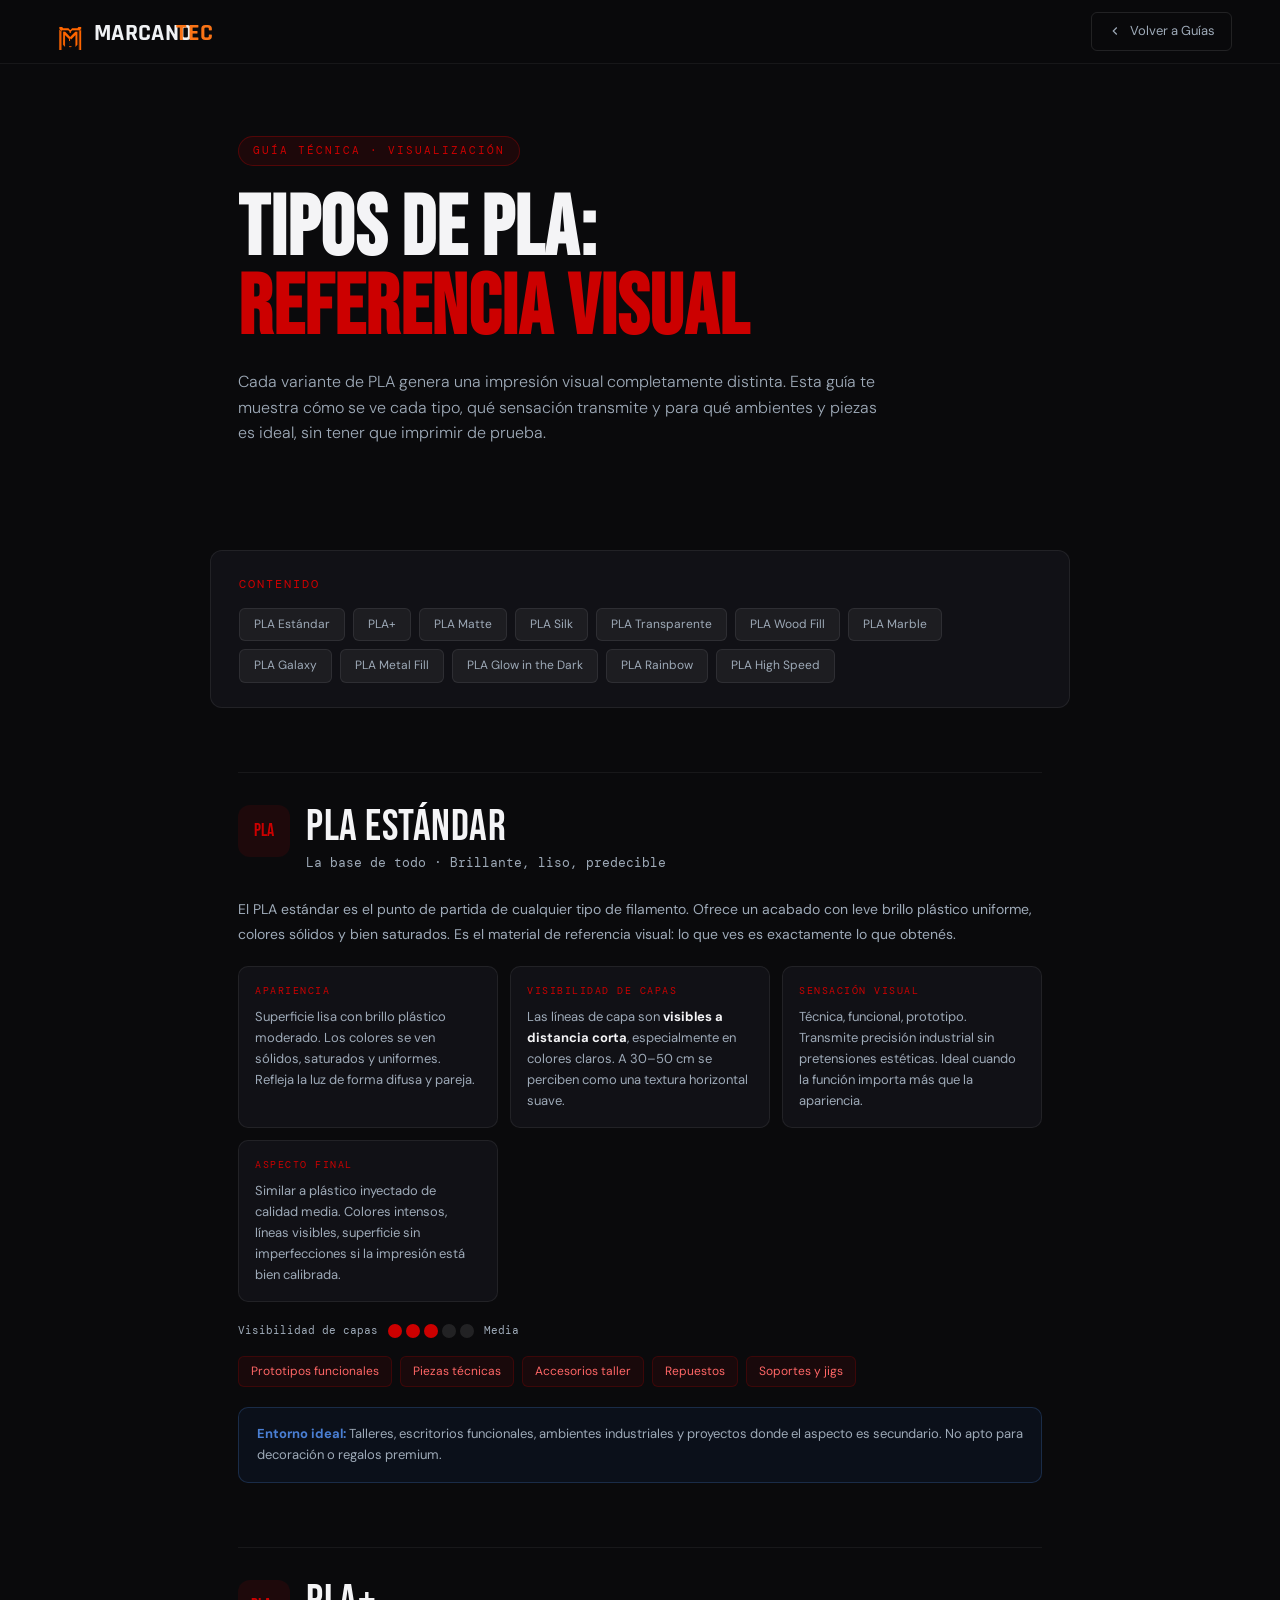
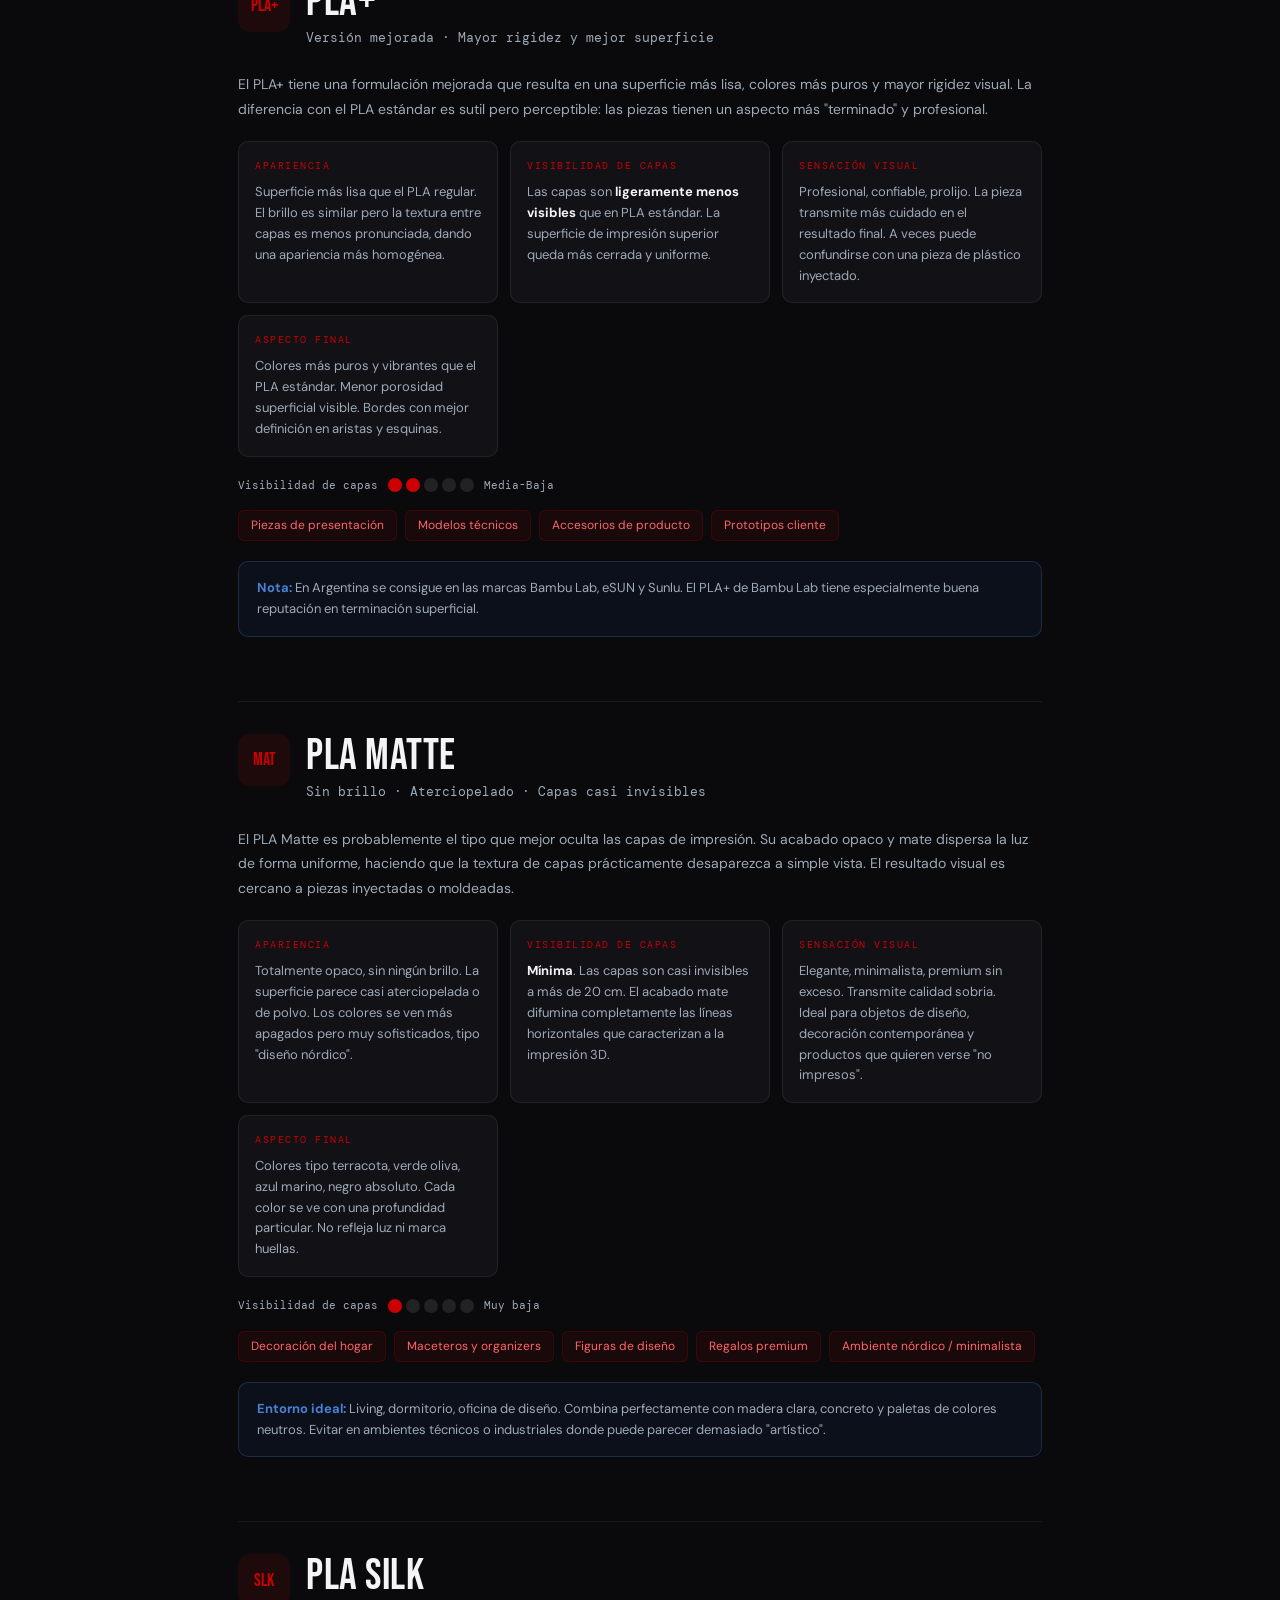
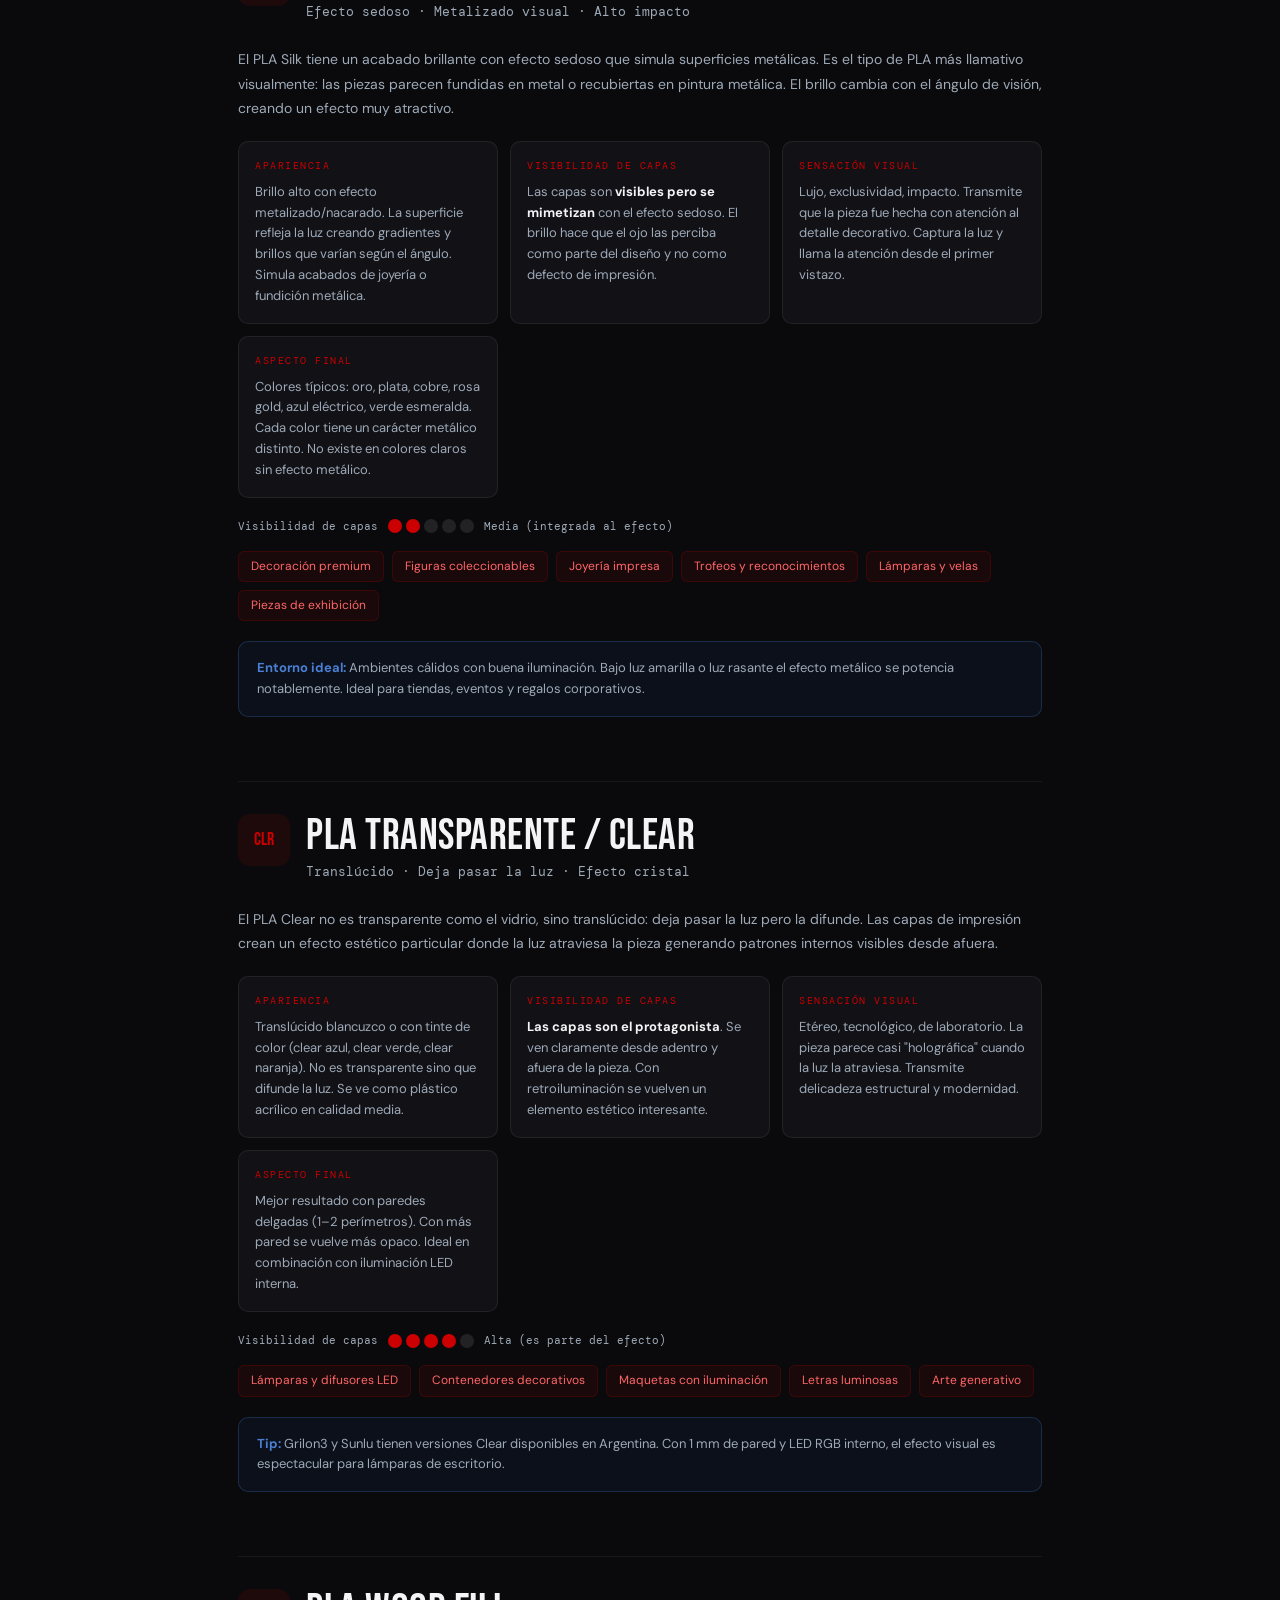
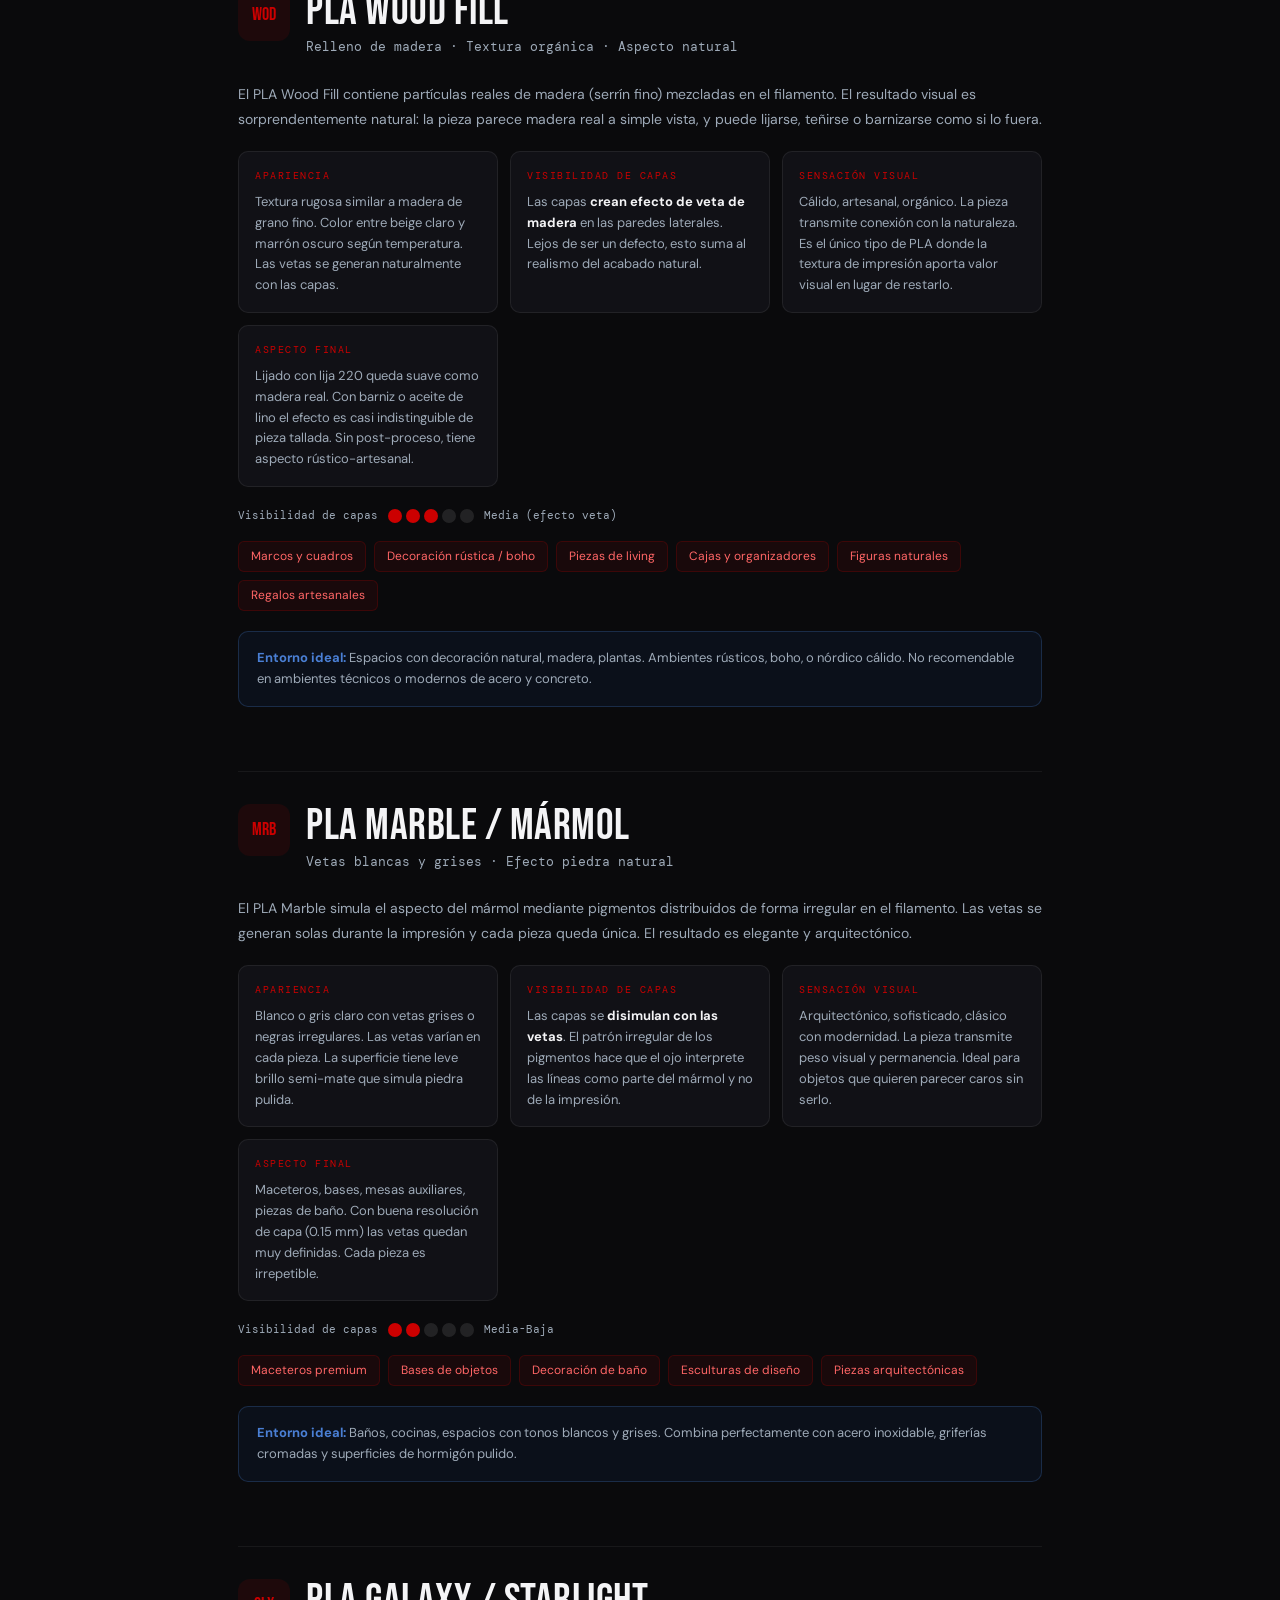
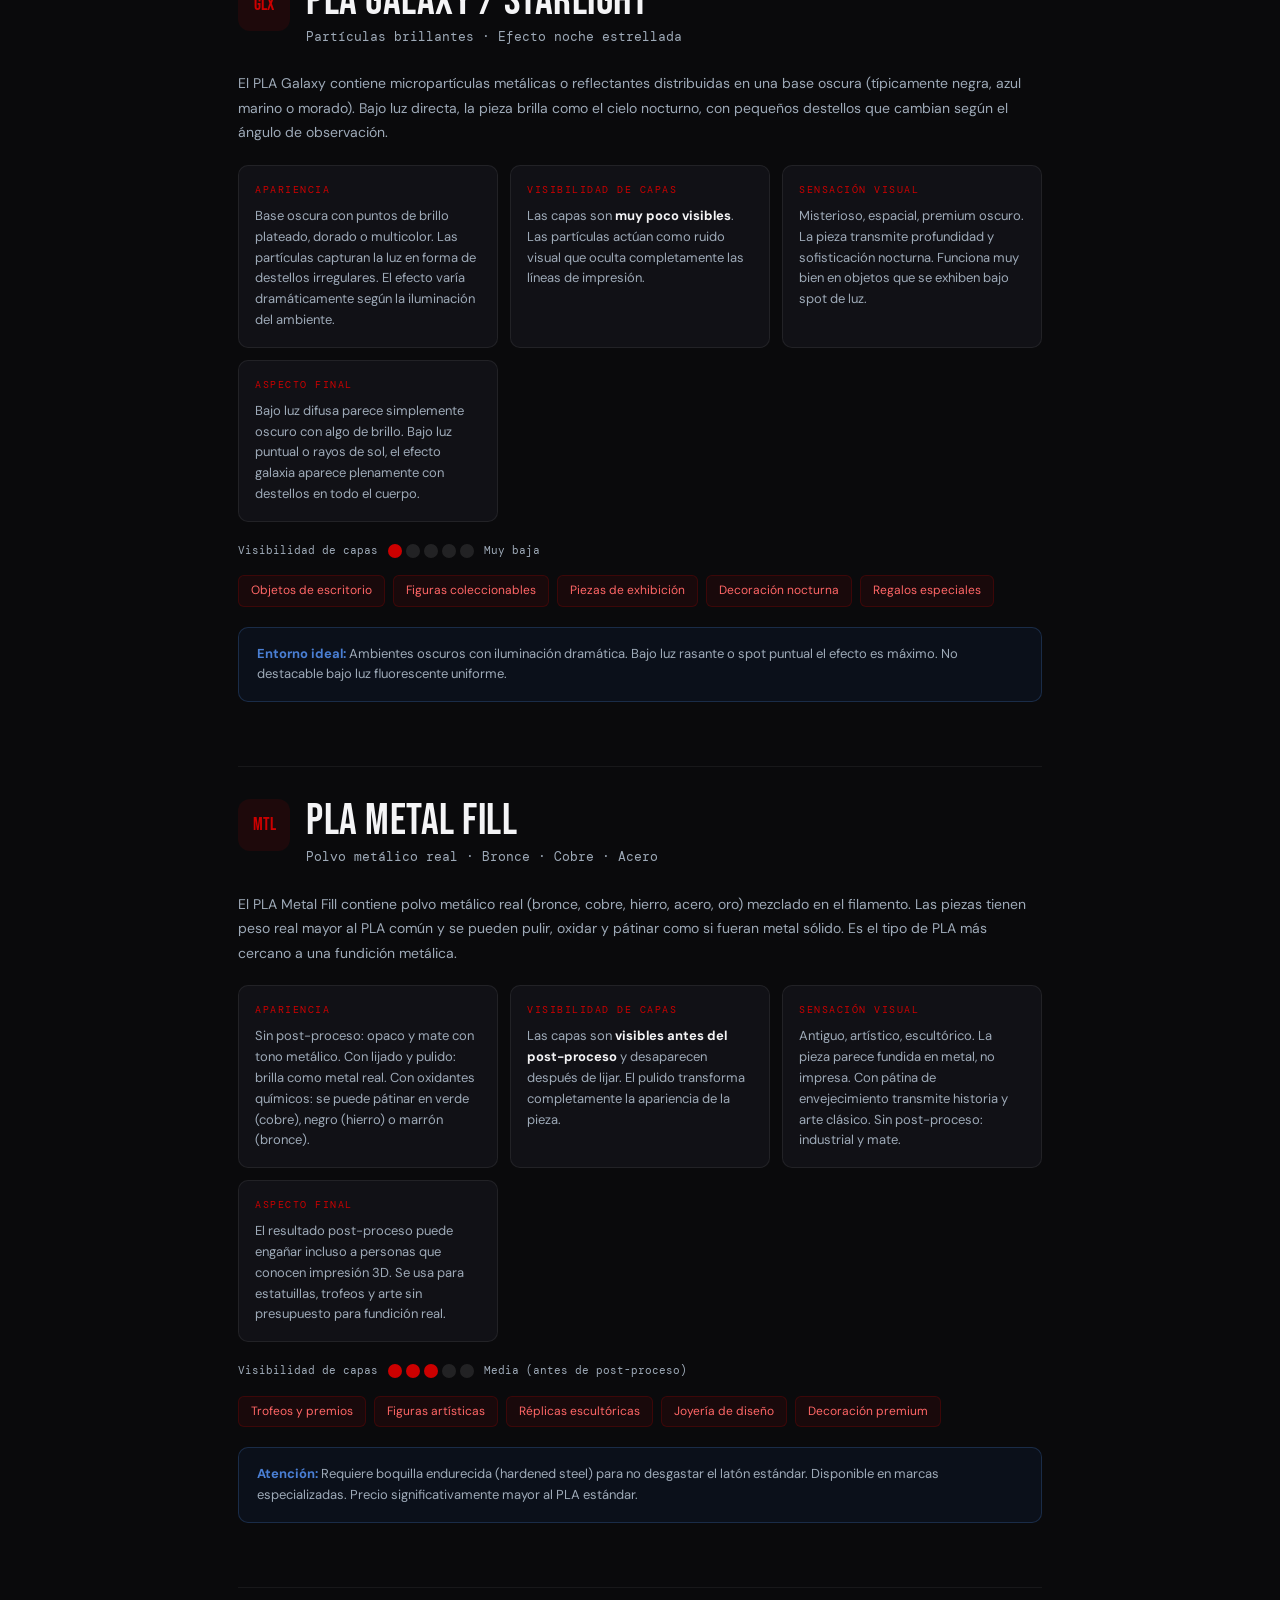
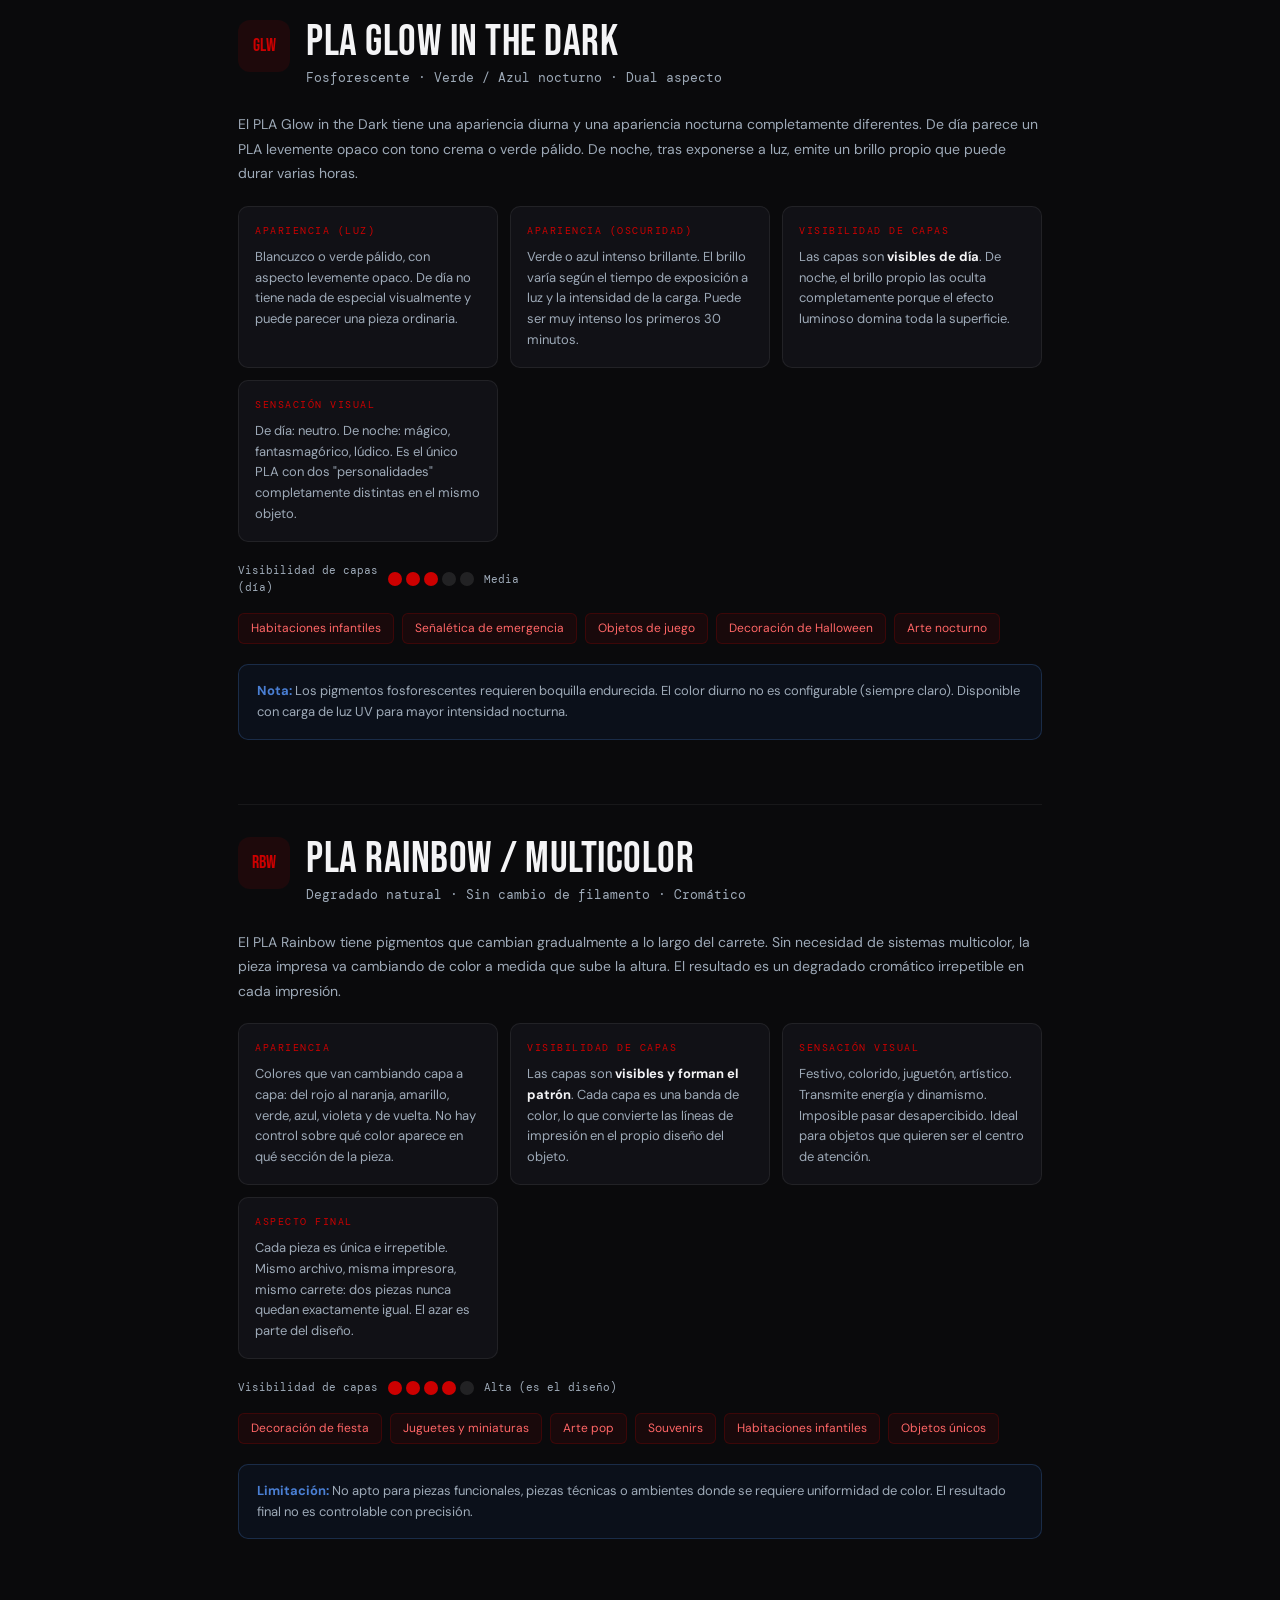
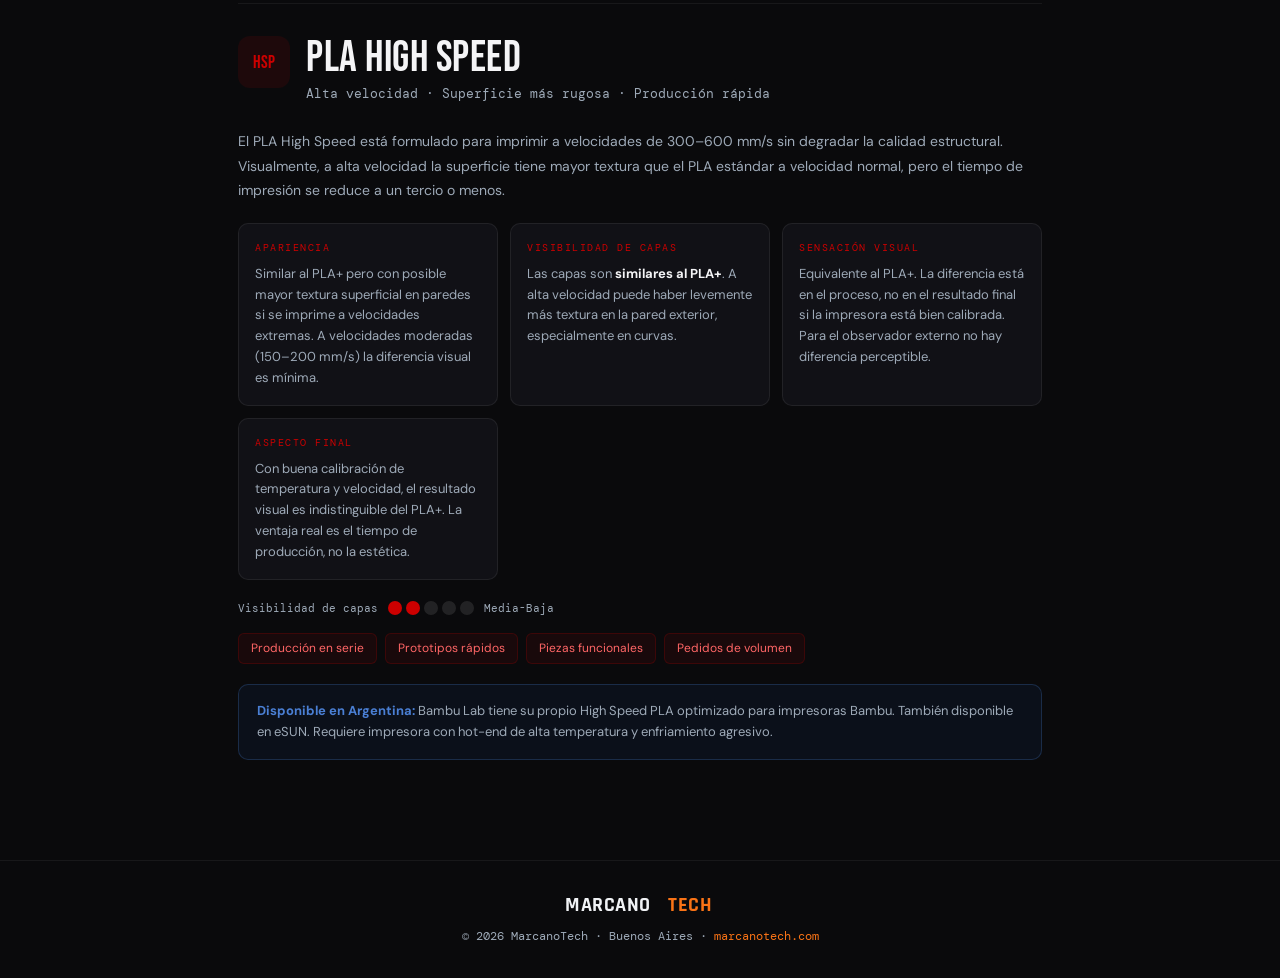
==== guia-visualizacion-pla.html @ def98b24 "Dashboard: marca filamento en historial consumo e impresion; Web: guia visualizacion PLA, card rojo," ====
<!DOCTYPE html>
<html lang="es">
<head>
<link rel="icon" type="image/svg+xml" href="[data-uri]">
<meta charset="UTF-8">
<meta name="viewport" content="width=device-width, initial-scale=1.0">
<title>Tipos de PLA: referencia visual — MarcanoTech</title>
<meta name="description" content="Guía visual completa de los tipos de PLA disponibles en Argentina: apariencia, capas, sensación visual y usos recomendados.">
<link rel="preconnect" href="https://fonts.googleapis.com">
<link href="https://fonts.googleapis.com/css2?family=Rajdhani:wght@700&family=Bebas+Neue&family=DM+Sans:wght@300;400;500;600&family=DM+Mono:wght@400;500&display=swap" rel="stylesheet">
<style>
*,*::before,*::after{box-sizing:border-box;margin:0;padding:0;}
:root{
  --black:#000;--dark1:#0a0a0c;--dark2:#111116;--dark3:#18181e;
  --navy:#1a3a6b;--navy-l:#4a7fd4;--ferrari:#f97316;--accent:#cc0000;--silver:#9eaab8;--white:#f4f4f6;
  --font-d:'Bebas Neue',sans-serif;--font-b:'DM Sans',sans-serif;--font-m:'DM Mono',monospace;
}
html{scroll-behavior:smooth;}
body{font-family:var(--font-b);background:var(--dark1);color:var(--white);line-height:1.6;}
a{text-decoration:none;color:inherit;}
nav{position:sticky;top:0;z-index:50;padding:0 48px;height:64px;display:flex;align-items:center;justify-content:space-between;background:rgba(10,10,12,0.95);backdrop-filter:blur(12px);border-bottom:1px solid rgba(255,255,255,0.06);}
.logo{font-family:var(--font-d);font-size:20px;letter-spacing:1px;}
.logo span{color:var(--ferrari);}
.back-btn{display:flex;align-items:center;gap:8px;font-size:13px;color:var(--silver);padding:8px 16px;border:1px solid rgba(255,255,255,0.1);border-radius:6px;transition:all 0.2s;}
.back-btn:hover{color:var(--white);border-color:var(--accent);}
.hero{padding:72px 48px 56px;max-width:900px;margin:0 auto;}
.cat-badge{display:inline-flex;align-items:center;gap:8px;background:rgba(204,0,0,0.1);border:1px solid rgba(204,0,0,0.3);padding:5px 14px;border-radius:100px;font-size:11px;font-family:var(--font-m);color:var(--accent);letter-spacing:2px;text-transform:uppercase;margin-bottom:24px;}
.hero h1{font-family:var(--font-d);font-size:clamp(48px,7vw,84px);line-height:0.95;letter-spacing:1px;margin-bottom:20px;}
.hero h1 span{color:var(--accent);}
.hero p{font-size:16px;color:var(--silver);max-width:640px;font-weight:300;}
.toc{background:var(--dark2);border:1px solid rgba(255,255,255,0.07);border-radius:12px;padding:24px 28px;max-width:860px;margin:48px auto 48px;width:calc(100% - 96px);}
.toc-title{font-size:12px;font-family:var(--font-m);letter-spacing:2px;color:var(--accent);text-transform:uppercase;margin-bottom:14px;}
.toc-links{display:flex;flex-wrap:wrap;gap:8px;}
.toc-link{background:rgba(255,255,255,0.05);border:1px solid rgba(255,255,255,0.08);color:var(--silver);padding:6px 14px;border-radius:6px;font-size:12px;transition:all 0.2s;}
.toc-link:hover{background:rgba(204,0,0,0.1);border-color:rgba(204,0,0,0.3);color:var(--white);}
.content{max-width:900px;margin:0 auto;padding:0 48px 80px;}
.pla-section{margin-top:64px;padding-top:32px;border-top:1px solid rgba(255,255,255,0.06);}
.pla-header{display:flex;align-items:flex-start;gap:16px;margin-bottom:24px;flex-wrap:wrap;}
.pla-icon{width:52px;height:52px;border-radius:12px;display:flex;align-items:center;justify-content:center;font-family:var(--font-d);font-size:18px;flex-shrink:0;text-align:center;line-height:1.1;}
.pla-title{font-family:var(--font-d);font-size:clamp(28px,4vw,44px);line-height:1;letter-spacing:0.5px;}
.pla-subtitle{font-size:13px;color:var(--silver);font-family:var(--font-m);margin-top:4px;}
.visual-grid{display:grid;grid-template-columns:repeat(auto-fill,minmax(200px,1fr));gap:12px;margin:20px 0;}
.visual-card{background:var(--dark2);border:1px solid rgba(255,255,255,0.07);border-radius:10px;padding:16px;}
.visual-card-title{font-size:10px;color:var(--accent);font-family:var(--font-m);letter-spacing:1.5px;text-transform:uppercase;margin-bottom:8px;}
.visual-card-text{font-size:13px;color:var(--silver);line-height:1.6;}
.capas-bar{display:flex;align-items:center;gap:10px;margin:16px 0;}
.capas-label{font-size:11px;color:var(--silver);font-family:var(--font-m);width:140px;flex-shrink:0;}
.capas-dots{display:flex;gap:4px;}
.dot{width:14px;height:14px;border-radius:50%;background:rgba(255,255,255,0.1);}
.dot.on{background:var(--accent);}
.uses{display:flex;flex-wrap:wrap;gap:8px;margin:16px 0;}
.use-tag{background:rgba(204,0,0,0.08);border:1px solid rgba(204,0,0,0.2);color:#ff6666;padding:5px 12px;border-radius:6px;font-size:12px;}
.tip{background:rgba(26,58,107,0.15);border:1px solid rgba(74,127,212,0.25);border-radius:10px;padding:16px 18px;margin:20px 0;font-size:13px;color:var(--silver);line-height:1.6;}
.tip strong{color:var(--navy-l);}
.section-intro{font-size:14px;color:var(--silver);line-height:1.75;margin-bottom:20px;}
footer{background:var(--dark1);border-top:1px solid rgba(255,255,255,0.06);padding:32px 48px;text-align:center;}
footer p{font-size:12px;color:var(--silver);font-family:var(--font-m);}
footer span{color:var(--ferrari);}
@media(max-width:768px){
  nav,footer{padding-left:20px;padding-right:20px;}
  .hero,.content{padding-left:20px;padding-right:20px;}
  .toc{margin-left:20px;margin-right:20px;padding:18px;}
  .visual-grid{grid-template-columns:1fr;}
}
</style>
</head>
<body>

<nav>
  <a href="index.html" style="display:flex;align-items:center;gap:10px;text-decoration:none">
    <svg viewBox="0 0 700 600" width="36" height="36" xmlns="http://www.w3.org/2000/svg" overflow="hidden">
      <g><path style="fill:#000;stroke:#ff6600;stroke-width:2" d="m 419,598 h 27 L 433,618 Z"/>
      <path style="fill:#ff6600;stroke:#ff6600;stroke-width:2" d="m 407,579 h 53 l -9,11 h -37 z"/>
      <rect style="fill:#000;stroke:#ff6600;stroke-width:2" width="17" height="27" x="425" y="439"/>
      <rect style="fill:#000;stroke:#ff6600;stroke-width:1.6" width="16" height="70" x="425" y="471"/>
      <path style="fill:#ff6600;stroke:#ff6600;stroke-width:3" d="m 329,585 -35,-37 1,-251 h 39 l 97,101 100,-101 h 40 v 252 l -36,38 V 359 l -86,86 -0.4,-12 h -29 v 14 l -90,-88 z"/>
      <path style="fill:#ff6600;stroke:#ff6600;stroke-width:2" d="m 221,204 h 54 l 20,25 H 398 L 427,260 439,260 468,229 573,229 l 18,-25 h 54 L 645,235 609,280 608,668 l 7,0.3 0.3,-382 29,-37 v 424 H 601 V 267 H 472 l -29,28 0.7,26 -22,0.3 -0.7,-26 L 394,267 l -129,0.3 0.7,407 h -46 l 0.3,-422 31,40 L 251,669 259,669 258,285 221,235 Z"/></g>
    </svg>
    <svg viewBox="0 0 700 150" width="120" height="26" xmlns="http://www.w3.org/2000/svg" overflow="hidden">
      <text x="0" y="120" font-family="Rajdhani,sans-serif" font-weight="700" font-size="140" letter-spacing="2" fill="#f0f2f5">MARCANO</text>
      <text x="480" y="120" font-family="Rajdhani,sans-serif" font-weight="700" font-size="140" letter-spacing="2" fill="#f97316">TECH</text>
    </svg>
  </a>
  <a href="index.html#guias" class="back-btn">
    <svg width="14" height="14" viewBox="0 0 24 24" fill="none" stroke="currentColor" stroke-width="2"><polyline points="15 18 9 12 15 6"/></svg>
    Volver a Guías
  </a>
</nav>

<div class="hero">
  <div class="cat-badge">Guía técnica · Visualización</div>
  <h1>TIPOS DE PLA:<br><span>REFERENCIA VISUAL</span></h1>
  <p>Cada variante de PLA genera una impresión visual completamente distinta. Esta guía te muestra cómo se ve cada tipo, qué sensación transmite y para qué ambientes y piezas es ideal, sin tener que imprimir de prueba.</p>
</div>

<div class="toc">
  <div class="toc-title">Contenido</div>
  <div class="toc-links">
    <a href="#pla-estandar" class="toc-link">PLA Estándar</a>
    <a href="#pla-plus" class="toc-link">PLA+</a>
    <a href="#pla-matte" class="toc-link">PLA Matte</a>
    <a href="#pla-silk" class="toc-link">PLA Silk</a>
    <a href="#pla-clear" class="toc-link">PLA Transparente</a>
    <a href="#pla-wood" class="toc-link">PLA Wood Fill</a>
    <a href="#pla-marble" class="toc-link">PLA Marble</a>
    <a href="#pla-galaxy" class="toc-link">PLA Galaxy</a>
    <a href="#pla-metal" class="toc-link">PLA Metal Fill</a>
    <a href="#pla-glow" class="toc-link">PLA Glow in the Dark</a>
    <a href="#pla-rainbow" class="toc-link">PLA Rainbow</a>
    <a href="#pla-highspeed" class="toc-link">PLA High Speed</a>
  </div>
</div>

<div class="content">

<!-- ── PLA ESTÁNDAR ── -->
<div class="pla-section" id="pla-estandar">
  <div class="pla-header">
    <div class="pla-icon" style="background:rgba(204,0,0,0.1);color:#cc0000;">PLA</div>
    <div>
      <div class="pla-title" style="color:var(--white);">PLA Estándar</div>
      <div class="pla-subtitle">La base de todo · Brillante, liso, predecible</div>
    </div>
  </div>
  <p class="section-intro">El PLA estándar es el punto de partida de cualquier tipo de filamento. Ofrece un acabado con leve brillo plástico uniforme, colores sólidos y bien saturados. Es el material de referencia visual: lo que ves es exactamente lo que obtenés.</p>
  <div class="visual-grid">
    <div class="visual-card">
      <div class="visual-card-title">Apariencia</div>
      <div class="visual-card-text">Superficie lisa con brillo plástico moderado. Los colores se ven sólidos, saturados y uniformes. Refleja la luz de forma difusa y pareja.</div>
    </div>
    <div class="visual-card">
      <div class="visual-card-title">Visibilidad de capas</div>
      <div class="visual-card-text">Las líneas de capa son <strong style="color:var(--white)">visibles a distancia corta</strong>, especialmente en colores claros. A 30–50 cm se perciben como una textura horizontal suave.</div>
    </div>
    <div class="visual-card">
      <div class="visual-card-title">Sensación visual</div>
      <div class="visual-card-text">Técnica, funcional, prototipo. Transmite precisión industrial sin pretensiones estéticas. Ideal cuando la función importa más que la apariencia.</div>
    </div>
    <div class="visual-card">
      <div class="visual-card-title">Aspecto final</div>
      <div class="visual-card-text">Similar a plástico inyectado de calidad media. Colores intensos, líneas visibles, superficie sin imperfecciones si la impresión está bien calibrada.</div>
    </div>
  </div>
  <div class="capas-bar"><span class="capas-label">Visibilidad de capas</span><div class="capas-dots"><div class="dot on"></div><div class="dot on"></div><div class="dot on"></div><div class="dot"></div><div class="dot"></div></div><span style="font-size:11px;color:var(--silver);font-family:var(--font-m)">Media</span></div>
  <div class="uses">
    <span class="use-tag">Prototipos funcionales</span>
    <span class="use-tag">Piezas técnicas</span>
    <span class="use-tag">Accesorios taller</span>
    <span class="use-tag">Repuestos</span>
    <span class="use-tag">Soportes y jigs</span>
  </div>
  <div class="tip"><strong>Entorno ideal:</strong> Talleres, escritorios funcionales, ambientes industriales y proyectos donde el aspecto es secundario. No apto para decoración o regalos premium.</div>
</div>

<!-- ── PLA+ ── -->
<div class="pla-section" id="pla-plus">
  <div class="pla-header">
    <div class="pla-icon" style="background:rgba(204,0,0,0.1);color:#cc0000;">PLA+</div>
    <div>
      <div class="pla-title" style="color:var(--white);">PLA+</div>
      <div class="pla-subtitle">Versión mejorada · Mayor rigidez y mejor superficie</div>
    </div>
  </div>
  <p class="section-intro">El PLA+ tiene una formulación mejorada que resulta en una superficie más lisa, colores más puros y mayor rigidez visual. La diferencia con el PLA estándar es sutil pero perceptible: las piezas tienen un aspecto más "terminado" y profesional.</p>
  <div class="visual-grid">
    <div class="visual-card">
      <div class="visual-card-title">Apariencia</div>
      <div class="visual-card-text">Superficie más lisa que el PLA regular. El brillo es similar pero la textura entre capas es menos pronunciada, dando una apariencia más homogénea.</div>
    </div>
    <div class="visual-card">
      <div class="visual-card-title">Visibilidad de capas</div>
      <div class="visual-card-text">Las capas son <strong style="color:var(--white)">ligeramente menos visibles</strong> que en PLA estándar. La superficie de impresión superior queda más cerrada y uniforme.</div>
    </div>
    <div class="visual-card">
      <div class="visual-card-title">Sensación visual</div>
      <div class="visual-card-text">Profesional, confiable, prolijo. La pieza transmite más cuidado en el resultado final. A veces puede confundirse con una pieza de plástico inyectado.</div>
    </div>
    <div class="visual-card">
      <div class="visual-card-title">Aspecto final</div>
      <div class="visual-card-text">Colores más puros y vibrantes que el PLA estándar. Menor porosidad superficial visible. Bordes con mejor definición en aristas y esquinas.</div>
    </div>
  </div>
  <div class="capas-bar"><span class="capas-label">Visibilidad de capas</span><div class="capas-dots"><div class="dot on"></div><div class="dot on"></div><div class="dot"></div><div class="dot"></div><div class="dot"></div></div><span style="font-size:11px;color:var(--silver);font-family:var(--font-m)">Media-Baja</span></div>
  <div class="uses">
    <span class="use-tag">Piezas de presentación</span>
    <span class="use-tag">Modelos técnicos</span>
    <span class="use-tag">Accesorios de producto</span>
    <span class="use-tag">Prototipos cliente</span>
  </div>
  <div class="tip"><strong>Nota:</strong> En Argentina se consigue en las marcas Bambu Lab, eSUN y Sunlu. El PLA+ de Bambu Lab tiene especialmente buena reputación en terminación superficial.</div>
</div>

<!-- ── PLA MATTE ── -->
<div class="pla-section" id="pla-matte">
  <div class="pla-header">
    <div class="pla-icon" style="background:rgba(204,0,0,0.1);color:#cc0000;">MAT</div>
    <div>
      <div class="pla-title" style="color:var(--white);">PLA Matte</div>
      <div class="pla-subtitle">Sin brillo · Aterciopelado · Capas casi invisibles</div>
    </div>
  </div>
  <p class="section-intro">El PLA Matte es probablemente el tipo que mejor oculta las capas de impresión. Su acabado opaco y mate dispersa la luz de forma uniforme, haciendo que la textura de capas prácticamente desaparezca a simple vista. El resultado visual es cercano a piezas inyectadas o moldeadas.</p>
  <div class="visual-grid">
    <div class="visual-card">
      <div class="visual-card-title">Apariencia</div>
      <div class="visual-card-text">Totalmente opaco, sin ningún brillo. La superficie parece casi aterciopelada o de polvo. Los colores se ven más apagados pero muy sofisticados, tipo "diseño nórdico".</div>
    </div>
    <div class="visual-card">
      <div class="visual-card-title">Visibilidad de capas</div>
      <div class="visual-card-text"><strong style="color:var(--white)">Mínima</strong>. Las capas son casi invisibles a más de 20 cm. El acabado mate difumina completamente las líneas horizontales que caracterizan a la impresión 3D.</div>
    </div>
    <div class="visual-card">
      <div class="visual-card-title">Sensación visual</div>
      <div class="visual-card-text">Elegante, minimalista, premium sin exceso. Transmite calidad sobria. Ideal para objetos de diseño, decoración contemporánea y productos que quieren verse "no impresos".</div>
    </div>
    <div class="visual-card">
      <div class="visual-card-title">Aspecto final</div>
      <div class="visual-card-text">Colores tipo terracota, verde oliva, azul marino, negro absoluto. Cada color se ve con una profundidad particular. No refleja luz ni marca huellas.</div>
    </div>
  </div>
  <div class="capas-bar"><span class="capas-label">Visibilidad de capas</span><div class="capas-dots"><div class="dot on"></div><div class="dot"></div><div class="dot"></div><div class="dot"></div><div class="dot"></div></div><span style="font-size:11px;color:var(--silver);font-family:var(--font-m)">Muy baja</span></div>
  <div class="uses">
    <span class="use-tag">Decoración del hogar</span>
    <span class="use-tag">Maceteros y organizers</span>
    <span class="use-tag">Figuras de diseño</span>
    <span class="use-tag">Regalos premium</span>
    <span class="use-tag">Ambiente nórdico / minimalista</span>
  </div>
  <div class="tip"><strong>Entorno ideal:</strong> Living, dormitorio, oficina de diseño. Combina perfectamente con madera clara, concreto y paletas de colores neutros. Evitar en ambientes técnicos o industriales donde puede parecer demasiado "artístico".</div>
</div>

<!-- ── PLA SILK ── -->
<div class="pla-section" id="pla-silk">
  <div class="pla-header">
    <div class="pla-icon" style="background:rgba(204,0,0,0.1);color:#cc0000;">SLK</div>
    <div>
      <div class="pla-title" style="color:var(--white);">PLA Silk</div>
      <div class="pla-subtitle">Efecto sedoso · Metalizado visual · Alto impacto</div>
    </div>
  </div>
  <p class="section-intro">El PLA Silk tiene un acabado brillante con efecto sedoso que simula superficies metálicas. Es el tipo de PLA más llamativo visualmente: las piezas parecen fundidas en metal o recubiertas en pintura metálica. El brillo cambia con el ángulo de visión, creando un efecto muy atractivo.</p>
  <div class="visual-grid">
    <div class="visual-card">
      <div class="visual-card-title">Apariencia</div>
      <div class="visual-card-text">Brillo alto con efecto metalizado/nacarado. La superficie refleja la luz creando gradientes y brillos que varían según el ángulo. Simula acabados de joyería o fundición metálica.</div>
    </div>
    <div class="visual-card">
      <div class="visual-card-title">Visibilidad de capas</div>
      <div class="visual-card-text">Las capas son <strong style="color:var(--white)">visibles pero se mimetizan</strong> con el efecto sedoso. El brillo hace que el ojo las perciba como parte del diseño y no como defecto de impresión.</div>
    </div>
    <div class="visual-card">
      <div class="visual-card-title">Sensación visual</div>
      <div class="visual-card-text">Lujo, exclusividad, impacto. Transmite que la pieza fue hecha con atención al detalle decorativo. Captura la luz y llama la atención desde el primer vistazo.</div>
    </div>
    <div class="visual-card">
      <div class="visual-card-title">Aspecto final</div>
      <div class="visual-card-text">Colores típicos: oro, plata, cobre, rosa gold, azul eléctrico, verde esmeralda. Cada color tiene un carácter metálico distinto. No existe en colores claros sin efecto metálico.</div>
    </div>
  </div>
  <div class="capas-bar"><span class="capas-label">Visibilidad de capas</span><div class="capas-dots"><div class="dot on"></div><div class="dot on"></div><div class="dot"></div><div class="dot"></div><div class="dot"></div></div><span style="font-size:11px;color:var(--silver);font-family:var(--font-m)">Media (integrada al efecto)</span></div>
  <div class="uses">
    <span class="use-tag">Decoración premium</span>
    <span class="use-tag">Figuras coleccionables</span>
    <span class="use-tag">Joyería impresa</span>
    <span class="use-tag">Trofeos y reconocimientos</span>
    <span class="use-tag">Lámparas y velas</span>
    <span class="use-tag">Piezas de exhibición</span>
  </div>
  <div class="tip"><strong>Entorno ideal:</strong> Ambientes cálidos con buena iluminación. Bajo luz amarilla o luz rasante el efecto metálico se potencia notablemente. Ideal para tiendas, eventos y regalos corporativos.</div>
</div>

<!-- ── PLA TRANSPARENTE ── -->
<div class="pla-section" id="pla-clear">
  <div class="pla-header">
    <div class="pla-icon" style="background:rgba(204,0,0,0.1);color:#cc0000;">CLR</div>
    <div>
      <div class="pla-title" style="color:var(--white);">PLA Transparente / Clear</div>
      <div class="pla-subtitle">Translúcido · Deja pasar la luz · Efecto cristal</div>
    </div>
  </div>
  <p class="section-intro">El PLA Clear no es transparente como el vidrio, sino translúcido: deja pasar la luz pero la difunde. Las capas de impresión crean un efecto estético particular donde la luz atraviesa la pieza generando patrones internos visibles desde afuera.</p>
  <div class="visual-grid">
    <div class="visual-card">
      <div class="visual-card-title">Apariencia</div>
      <div class="visual-card-text">Translúcido blancuzco o con tinte de color (clear azul, clear verde, clear naranja). No es transparente sino que difunde la luz. Se ve como plástico acrílico en calidad media.</div>
    </div>
    <div class="visual-card">
      <div class="visual-card-title">Visibilidad de capas</div>
      <div class="visual-card-text"><strong style="color:var(--white)">Las capas son el protagonista</strong>. Se ven claramente desde adentro y afuera de la pieza. Con retroiluminación se vuelven un elemento estético interesante.</div>
    </div>
    <div class="visual-card">
      <div class="visual-card-title">Sensación visual</div>
      <div class="visual-card-text">Etéreo, tecnológico, de laboratorio. La pieza parece casi "holográfica" cuando la luz la atraviesa. Transmite delicadeza estructural y modernidad.</div>
    </div>
    <div class="visual-card">
      <div class="visual-card-title">Aspecto final</div>
      <div class="visual-card-text">Mejor resultado con paredes delgadas (1–2 perímetros). Con más pared se vuelve más opaco. Ideal en combinación con iluminación LED interna.</div>
    </div>
  </div>
  <div class="capas-bar"><span class="capas-label">Visibilidad de capas</span><div class="capas-dots"><div class="dot on"></div><div class="dot on"></div><div class="dot on"></div><div class="dot on"></div><div class="dot"></div></div><span style="font-size:11px;color:var(--silver);font-family:var(--font-m)">Alta (es parte del efecto)</span></div>
  <div class="uses">
    <span class="use-tag">Lámparas y difusores LED</span>
    <span class="use-tag">Contenedores decorativos</span>
    <span class="use-tag">Maquetas con iluminación</span>
    <span class="use-tag">Letras luminosas</span>
    <span class="use-tag">Arte generativo</span>
  </div>
  <div class="tip"><strong>Tip:</strong> Grilon3 y Sunlu tienen versiones Clear disponibles en Argentina. Con 1 mm de pared y LED RGB interno, el efecto visual es espectacular para lámparas de escritorio.</div>
</div>

<!-- ── PLA WOOD FILL ── -->
<div class="pla-section" id="pla-wood">
  <div class="pla-header">
    <div class="pla-icon" style="background:rgba(204,0,0,0.1);color:#cc0000;">WOD</div>
    <div>
      <div class="pla-title" style="color:var(--white);">PLA Wood Fill</div>
      <div class="pla-subtitle">Relleno de madera · Textura orgánica · Aspecto natural</div>
    </div>
  </div>
  <p class="section-intro">El PLA Wood Fill contiene partículas reales de madera (serrín fino) mezcladas en el filamento. El resultado visual es sorprendentemente natural: la pieza parece madera real a simple vista, y puede lijarse, teñirse o barnizarse como si lo fuera.</p>
  <div class="visual-grid">
    <div class="visual-card">
      <div class="visual-card-title">Apariencia</div>
      <div class="visual-card-text">Textura rugosa similar a madera de grano fino. Color entre beige claro y marrón oscuro según temperatura. Las vetas se generan naturalmente con las capas.</div>
    </div>
    <div class="visual-card">
      <div class="visual-card-title">Visibilidad de capas</div>
      <div class="visual-card-text">Las capas <strong style="color:var(--white)">crean efecto de veta de madera</strong> en las paredes laterales. Lejos de ser un defecto, esto suma al realismo del acabado natural.</div>
    </div>
    <div class="visual-card">
      <div class="visual-card-title">Sensación visual</div>
      <div class="visual-card-text">Cálido, artesanal, orgánico. La pieza transmite conexión con la naturaleza. Es el único tipo de PLA donde la textura de impresión aporta valor visual en lugar de restarlo.</div>
    </div>
    <div class="visual-card">
      <div class="visual-card-title">Aspecto final</div>
      <div class="visual-card-text">Lijado con lija 220 queda suave como madera real. Con barniz o aceite de lino el efecto es casi indistinguible de pieza tallada. Sin post-proceso, tiene aspecto rústico-artesanal.</div>
    </div>
  </div>
  <div class="capas-bar"><span class="capas-label">Visibilidad de capas</span><div class="capas-dots"><div class="dot on"></div><div class="dot on"></div><div class="dot on"></div><div class="dot"></div><div class="dot"></div></div><span style="font-size:11px;color:var(--silver);font-family:var(--font-m)">Media (efecto veta)</span></div>
  <div class="uses">
    <span class="use-tag">Marcos y cuadros</span>
    <span class="use-tag">Decoración rústica / boho</span>
    <span class="use-tag">Piezas de living</span>
    <span class="use-tag">Cajas y organizadores</span>
    <span class="use-tag">Figuras naturales</span>
    <span class="use-tag">Regalos artesanales</span>
  </div>
  <div class="tip"><strong>Entorno ideal:</strong> Espacios con decoración natural, madera, plantas. Ambientes rústicos, boho, o nórdico cálido. No recomendable en ambientes técnicos o modernos de acero y concreto.</div>
</div>

<!-- ── PLA MARBLE ── -->
<div class="pla-section" id="pla-marble">
  <div class="pla-header">
    <div class="pla-icon" style="background:rgba(204,0,0,0.1);color:#cc0000;">MRB</div>
    <div>
      <div class="pla-title" style="color:var(--white);">PLA Marble / Mármol</div>
      <div class="pla-subtitle">Vetas blancas y grises · Efecto piedra natural</div>
    </div>
  </div>
  <p class="section-intro">El PLA Marble simula el aspecto del mármol mediante pigmentos distribuidos de forma irregular en el filamento. Las vetas se generan solas durante la impresión y cada pieza queda única. El resultado es elegante y arquitectónico.</p>
  <div class="visual-grid">
    <div class="visual-card">
      <div class="visual-card-title">Apariencia</div>
      <div class="visual-card-text">Blanco o gris claro con vetas grises o negras irregulares. Las vetas varían en cada pieza. La superficie tiene leve brillo semi-mate que simula piedra pulida.</div>
    </div>
    <div class="visual-card">
      <div class="visual-card-title">Visibilidad de capas</div>
      <div class="visual-card-text">Las capas se <strong style="color:var(--white)">disimulan con las vetas</strong>. El patrón irregular de los pigmentos hace que el ojo interprete las líneas como parte del mármol y no de la impresión.</div>
    </div>
    <div class="visual-card">
      <div class="visual-card-title">Sensación visual</div>
      <div class="visual-card-text">Arquitectónico, sofisticado, clásico con modernidad. La pieza transmite peso visual y permanencia. Ideal para objetos que quieren parecer caros sin serlo.</div>
    </div>
    <div class="visual-card">
      <div class="visual-card-title">Aspecto final</div>
      <div class="visual-card-text">Maceteros, bases, mesas auxiliares, piezas de baño. Con buena resolución de capa (0.15 mm) las vetas quedan muy definidas. Cada pieza es irrepetible.</div>
    </div>
  </div>
  <div class="capas-bar"><span class="capas-label">Visibilidad de capas</span><div class="capas-dots"><div class="dot on"></div><div class="dot on"></div><div class="dot"></div><div class="dot"></div><div class="dot"></div></div><span style="font-size:11px;color:var(--silver);font-family:var(--font-m)">Media-Baja</span></div>
  <div class="uses">
    <span class="use-tag">Maceteros premium</span>
    <span class="use-tag">Bases de objetos</span>
    <span class="use-tag">Decoración de baño</span>
    <span class="use-tag">Esculturas de diseño</span>
    <span class="use-tag">Piezas arquitectónicas</span>
  </div>
  <div class="tip"><strong>Entorno ideal:</strong> Baños, cocinas, espacios con tonos blancos y grises. Combina perfectamente con acero inoxidable, griferías cromadas y superficies de hormigón pulido.</div>
</div>

<!-- ── PLA GALAXY ── -->
<div class="pla-section" id="pla-galaxy">
  <div class="pla-header">
    <div class="pla-icon" style="background:rgba(204,0,0,0.1);color:#cc0000;">GLX</div>
    <div>
      <div class="pla-title" style="color:var(--white);">PLA Galaxy / Starlight</div>
      <div class="pla-subtitle">Partículas brillantes · Efecto noche estrellada</div>
    </div>
  </div>
  <p class="section-intro">El PLA Galaxy contiene micropartículas metálicas o reflectantes distribuidas en una base oscura (típicamente negra, azul marino o morado). Bajo luz directa, la pieza brilla como el cielo nocturno, con pequeños destellos que cambian según el ángulo de observación.</p>
  <div class="visual-grid">
    <div class="visual-card">
      <div class="visual-card-title">Apariencia</div>
      <div class="visual-card-text">Base oscura con puntos de brillo plateado, dorado o multicolor. Las partículas capturan la luz en forma de destellos irregulares. El efecto varía dramáticamente según la iluminación del ambiente.</div>
    </div>
    <div class="visual-card">
      <div class="visual-card-title">Visibilidad de capas</div>
      <div class="visual-card-text">Las capas son <strong style="color:var(--white)">muy poco visibles</strong>. Las partículas actúan como ruido visual que oculta completamente las líneas de impresión.</div>
    </div>
    <div class="visual-card">
      <div class="visual-card-title">Sensación visual</div>
      <div class="visual-card-text">Misterioso, espacial, premium oscuro. La pieza transmite profundidad y sofisticación nocturna. Funciona muy bien en objetos que se exhiben bajo spot de luz.</div>
    </div>
    <div class="visual-card">
      <div class="visual-card-title">Aspecto final</div>
      <div class="visual-card-text">Bajo luz difusa parece simplemente oscuro con algo de brillo. Bajo luz puntual o rayos de sol, el efecto galaxia aparece plenamente con destellos en todo el cuerpo.</div>
    </div>
  </div>
  <div class="capas-bar"><span class="capas-label">Visibilidad de capas</span><div class="capas-dots"><div class="dot on"></div><div class="dot"></div><div class="dot"></div><div class="dot"></div><div class="dot"></div></div><span style="font-size:11px;color:var(--silver);font-family:var(--font-m)">Muy baja</span></div>
  <div class="uses">
    <span class="use-tag">Objetos de escritorio</span>
    <span class="use-tag">Figuras coleccionables</span>
    <span class="use-tag">Piezas de exhibición</span>
    <span class="use-tag">Decoración nocturna</span>
    <span class="use-tag">Regalos especiales</span>
  </div>
  <div class="tip"><strong>Entorno ideal:</strong> Ambientes oscuros con iluminación dramática. Bajo luz rasante o spot puntual el efecto es máximo. No destacable bajo luz fluorescente uniforme.</div>
</div>

<!-- ── PLA METAL FILL ── -->
<div class="pla-section" id="pla-metal">
  <div class="pla-header">
    <div class="pla-icon" style="background:rgba(204,0,0,0.1);color:#cc0000;">MTL</div>
    <div>
      <div class="pla-title" style="color:var(--white);">PLA Metal Fill</div>
      <div class="pla-subtitle">Polvo metálico real · Bronce · Cobre · Acero</div>
    </div>
  </div>
  <p class="section-intro">El PLA Metal Fill contiene polvo metálico real (bronce, cobre, hierro, acero, oro) mezclado en el filamento. Las piezas tienen peso real mayor al PLA común y se pueden pulir, oxidar y pátinar como si fueran metal sólido. Es el tipo de PLA más cercano a una fundición metálica.</p>
  <div class="visual-grid">
    <div class="visual-card">
      <div class="visual-card-title">Apariencia</div>
      <div class="visual-card-text">Sin post-proceso: opaco y mate con tono metálico. Con lijado y pulido: brilla como metal real. Con oxidantes químicos: se puede pátinar en verde (cobre), negro (hierro) o marrón (bronce).</div>
    </div>
    <div class="visual-card">
      <div class="visual-card-title">Visibilidad de capas</div>
      <div class="visual-card-text">Las capas son <strong style="color:var(--white)">visibles antes del post-proceso</strong> y desaparecen después de lijar. El pulido transforma completamente la apariencia de la pieza.</div>
    </div>
    <div class="visual-card">
      <div class="visual-card-title">Sensación visual</div>
      <div class="visual-card-text">Antiguo, artístico, escultórico. La pieza parece fundida en metal, no impresa. Con pátina de envejecimiento transmite historia y arte clásico. Sin post-proceso: industrial y mate.</div>
    </div>
    <div class="visual-card">
      <div class="visual-card-title">Aspecto final</div>
      <div class="visual-card-text">El resultado post-proceso puede engañar incluso a personas que conocen impresión 3D. Se usa para estatuillas, trofeos y arte sin presupuesto para fundición real.</div>
    </div>
  </div>
  <div class="capas-bar"><span class="capas-label">Visibilidad de capas</span><div class="capas-dots"><div class="dot on"></div><div class="dot on"></div><div class="dot on"></div><div class="dot"></div><div class="dot"></div></div><span style="font-size:11px;color:var(--silver);font-family:var(--font-m)">Media (antes de post-proceso)</span></div>
  <div class="uses">
    <span class="use-tag">Trofeos y premios</span>
    <span class="use-tag">Figuras artísticas</span>
    <span class="use-tag">Réplicas escultóricas</span>
    <span class="use-tag">Joyería de diseño</span>
    <span class="use-tag">Decoración premium</span>
  </div>
  <div class="tip"><strong>Atención:</strong> Requiere boquilla endurecida (hardened steel) para no desgastar el latón estándar. Disponible en marcas especializadas. Precio significativamente mayor al PLA estándar.</div>
</div>

<!-- ── PLA GLOW IN THE DARK ── -->
<div class="pla-section" id="pla-glow">
  <div class="pla-header">
    <div class="pla-icon" style="background:rgba(204,0,0,0.1);color:#cc0000;">GLW</div>
    <div>
      <div class="pla-title" style="color:var(--white);">PLA Glow in the Dark</div>
      <div class="pla-subtitle">Fosforescente · Verde / Azul nocturno · Dual aspecto</div>
    </div>
  </div>
  <p class="section-intro">El PLA Glow in the Dark tiene una apariencia diurna y una apariencia nocturna completamente diferentes. De día parece un PLA levemente opaco con tono crema o verde pálido. De noche, tras exponerse a luz, emite un brillo propio que puede durar varias horas.</p>
  <div class="visual-grid">
    <div class="visual-card">
      <div class="visual-card-title">Apariencia (luz)</div>
      <div class="visual-card-text">Blancuzco o verde pálido, con aspecto levemente opaco. De día no tiene nada de especial visualmente y puede parecer una pieza ordinaria.</div>
    </div>
    <div class="visual-card">
      <div class="visual-card-title">Apariencia (oscuridad)</div>
      <div class="visual-card-text">Verde o azul intenso brillante. El brillo varía según el tiempo de exposición a luz y la intensidad de la carga. Puede ser muy intenso los primeros 30 minutos.</div>
    </div>
    <div class="visual-card">
      <div class="visual-card-title">Visibilidad de capas</div>
      <div class="visual-card-text">Las capas son <strong style="color:var(--white)">visibles de día</strong>. De noche, el brillo propio las oculta completamente porque el efecto luminoso domina toda la superficie.</div>
    </div>
    <div class="visual-card">
      <div class="visual-card-title">Sensación visual</div>
      <div class="visual-card-text">De día: neutro. De noche: mágico, fantasmagórico, lúdico. Es el único PLA con dos "personalidades" completamente distintas en el mismo objeto.</div>
    </div>
  </div>
  <div class="capas-bar"><span class="capas-label">Visibilidad de capas (día)</span><div class="capas-dots"><div class="dot on"></div><div class="dot on"></div><div class="dot on"></div><div class="dot"></div><div class="dot"></div></div><span style="font-size:11px;color:var(--silver);font-family:var(--font-m)">Media</span></div>
  <div class="uses">
    <span class="use-tag">Habitaciones infantiles</span>
    <span class="use-tag">Señalética de emergencia</span>
    <span class="use-tag">Objetos de juego</span>
    <span class="use-tag">Decoración de Halloween</span>
    <span class="use-tag">Arte nocturno</span>
  </div>
  <div class="tip"><strong>Nota:</strong> Los pigmentos fosforescentes requieren boquilla endurecida. El color diurno no es configurable (siempre claro). Disponible con carga de luz UV para mayor intensidad nocturna.</div>
</div>

<!-- ── PLA RAINBOW ── -->
<div class="pla-section" id="pla-rainbow">
  <div class="pla-header">
    <div class="pla-icon" style="background:rgba(204,0,0,0.1);color:#cc0000;">RBW</div>
    <div>
      <div class="pla-title" style="color:var(--white);">PLA Rainbow / Multicolor</div>
      <div class="pla-subtitle">Degradado natural · Sin cambio de filamento · Cromático</div>
    </div>
  </div>
  <p class="section-intro">El PLA Rainbow tiene pigmentos que cambian gradualmente a lo largo del carrete. Sin necesidad de sistemas multicolor, la pieza impresa va cambiando de color a medida que sube la altura. El resultado es un degradado cromático irrepetible en cada impresión.</p>
  <div class="visual-grid">
    <div class="visual-card">
      <div class="visual-card-title">Apariencia</div>
      <div class="visual-card-text">Colores que van cambiando capa a capa: del rojo al naranja, amarillo, verde, azul, violeta y de vuelta. No hay control sobre qué color aparece en qué sección de la pieza.</div>
    </div>
    <div class="visual-card">
      <div class="visual-card-title">Visibilidad de capas</div>
      <div class="visual-card-text">Las capas son <strong style="color:var(--white)">visibles y forman el patrón</strong>. Cada capa es una banda de color, lo que convierte las líneas de impresión en el propio diseño del objeto.</div>
    </div>
    <div class="visual-card">
      <div class="visual-card-title">Sensación visual</div>
      <div class="visual-card-text">Festivo, colorido, juguetón, artístico. Transmite energía y dinamismo. Imposible pasar desapercibido. Ideal para objetos que quieren ser el centro de atención.</div>
    </div>
    <div class="visual-card">
      <div class="visual-card-title">Aspecto final</div>
      <div class="visual-card-text">Cada pieza es única e irrepetible. Mismo archivo, misma impresora, mismo carrete: dos piezas nunca quedan exactamente igual. El azar es parte del diseño.</div>
    </div>
  </div>
  <div class="capas-bar"><span class="capas-label">Visibilidad de capas</span><div class="capas-dots"><div class="dot on"></div><div class="dot on"></div><div class="dot on"></div><div class="dot on"></div><div class="dot"></div></div><span style="font-size:11px;color:var(--silver);font-family:var(--font-m)">Alta (es el diseño)</span></div>
  <div class="uses">
    <span class="use-tag">Decoración de fiesta</span>
    <span class="use-tag">Juguetes y miniaturas</span>
    <span class="use-tag">Arte pop</span>
    <span class="use-tag">Souvenirs</span>
    <span class="use-tag">Habitaciones infantiles</span>
    <span class="use-tag">Objetos únicos</span>
  </div>
  <div class="tip"><strong>Limitación:</strong> No apto para piezas funcionales, piezas técnicas o ambientes donde se requiere uniformidad de color. El resultado final no es controlable con precisión.</div>
</div>

<!-- ── PLA HIGH SPEED ── -->
<div class="pla-section" id="pla-highspeed">
  <div class="pla-header">
    <div class="pla-icon" style="background:rgba(204,0,0,0.1);color:#cc0000;">HSP</div>
    <div>
      <div class="pla-title" style="color:var(--white);">PLA High Speed</div>
      <div class="pla-subtitle">Alta velocidad · Superficie más rugosa · Producción rápida</div>
    </div>
  </div>
  <p class="section-intro">El PLA High Speed está formulado para imprimir a velocidades de 300–600 mm/s sin degradar la calidad estructural. Visualmente, a alta velocidad la superficie tiene mayor textura que el PLA estándar a velocidad normal, pero el tiempo de impresión se reduce a un tercio o menos.</p>
  <div class="visual-grid">
    <div class="visual-card">
      <div class="visual-card-title">Apariencia</div>
      <div class="visual-card-text">Similar al PLA+ pero con posible mayor textura superficial en paredes si se imprime a velocidades extremas. A velocidades moderadas (150–200 mm/s) la diferencia visual es mínima.</div>
    </div>
    <div class="visual-card">
      <div class="visual-card-title">Visibilidad de capas</div>
      <div class="visual-card-text">Las capas son <strong style="color:var(--white)">similares al PLA+</strong>. A alta velocidad puede haber levemente más textura en la pared exterior, especialmente en curvas.</div>
    </div>
    <div class="visual-card">
      <div class="visual-card-title">Sensación visual</div>
      <div class="visual-card-text">Equivalente al PLA+. La diferencia está en el proceso, no en el resultado final si la impresora está bien calibrada. Para el observador externo no hay diferencia perceptible.</div>
    </div>
    <div class="visual-card">
      <div class="visual-card-title">Aspecto final</div>
      <div class="visual-card-text">Con buena calibración de temperatura y velocidad, el resultado visual es indistinguible del PLA+. La ventaja real es el tiempo de producción, no la estética.</div>
    </div>
  </div>
  <div class="capas-bar"><span class="capas-label">Visibilidad de capas</span><div class="capas-dots"><div class="dot on"></div><div class="dot on"></div><div class="dot"></div><div class="dot"></div><div class="dot"></div></div><span style="font-size:11px;color:var(--silver);font-family:var(--font-m)">Media-Baja</span></div>
  <div class="uses">
    <span class="use-tag">Producción en serie</span>
    <span class="use-tag">Prototipos rápidos</span>
    <span class="use-tag">Piezas funcionales</span>
    <span class="use-tag">Pedidos de volumen</span>
  </div>
  <div class="tip"><strong>Disponible en Argentina:</strong> Bambu Lab tiene su propio High Speed PLA optimizado para impresoras Bambu. También disponible en eSUN. Requiere impresora con hot-end de alta temperatura y enfriamiento agresivo.</div>
</div>

</div>

<footer>
  <div style="display:flex;justify-content:center;margin-bottom:12px">
    <svg viewBox="0 0 290 40" width="150" height="22" xmlns="http://www.w3.org/2000/svg">
      <text x="0" y="34" font-family="Rajdhani,sans-serif" font-weight="700" font-size="38" letter-spacing="1" fill="#f0f2f5">MARCANO</text>
      <text x="200" y="34" font-family="Rajdhani,sans-serif" font-weight="700" font-size="38" letter-spacing="1" fill="#f97316">TECH</text>
    </svg>
  </div>
  <p>© 2026 MarcanoTech · Buenos Aires · <a href="index.html" style="color:var(--ferrari)">marcanotech.com</a></p>
</footer>

<button id="scroll-top" onclick="window.scrollTo({top:0,behavior:'smooth'})"
  style="position:fixed;bottom:28px;right:28px;width:44px;height:44px;border-radius:50%;
  background:#cc0000;color:#fff;border:none;cursor:pointer;display:flex;align-items:center;
  justify-content:center;opacity:0;pointer-events:none;transition:opacity 0.3s;
  box-shadow:0 4px 16px rgba(204,0,0,0.4);z-index:99" title="Volver al inicio">
  <svg width="16" height="16" viewBox="0 0 24 24" fill="none" stroke="currentColor" stroke-width="2.5">
    <polyline points="18 15 12 9 6 15"/>
  </svg>
</button>
<script>
const st = document.getElementById('scroll-top');
window.addEventListener('scroll', () => {
  st.style.opacity = window.scrollY > 400 ? '1' : '0';
  st.style.pointerEvents = window.scrollY > 400 ? 'auto' : 'none';
});
</script>
</body>
</html>
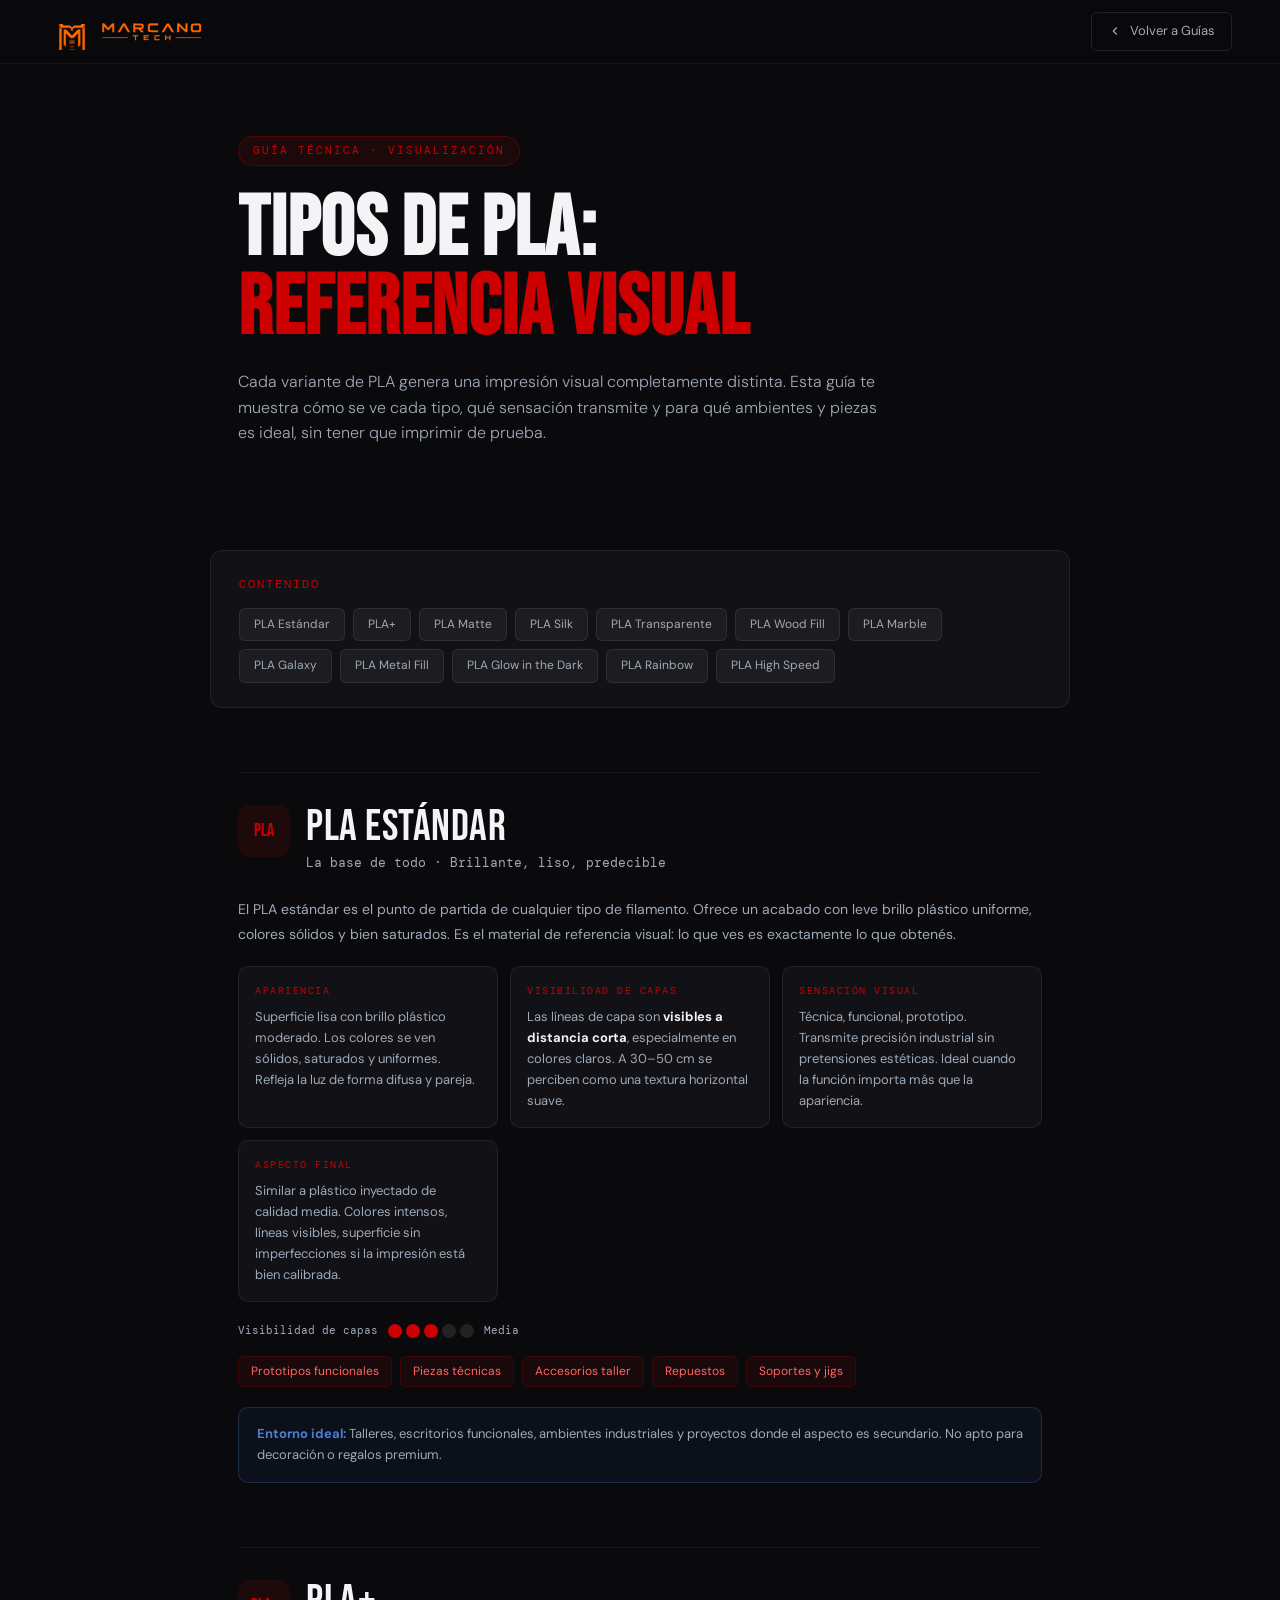
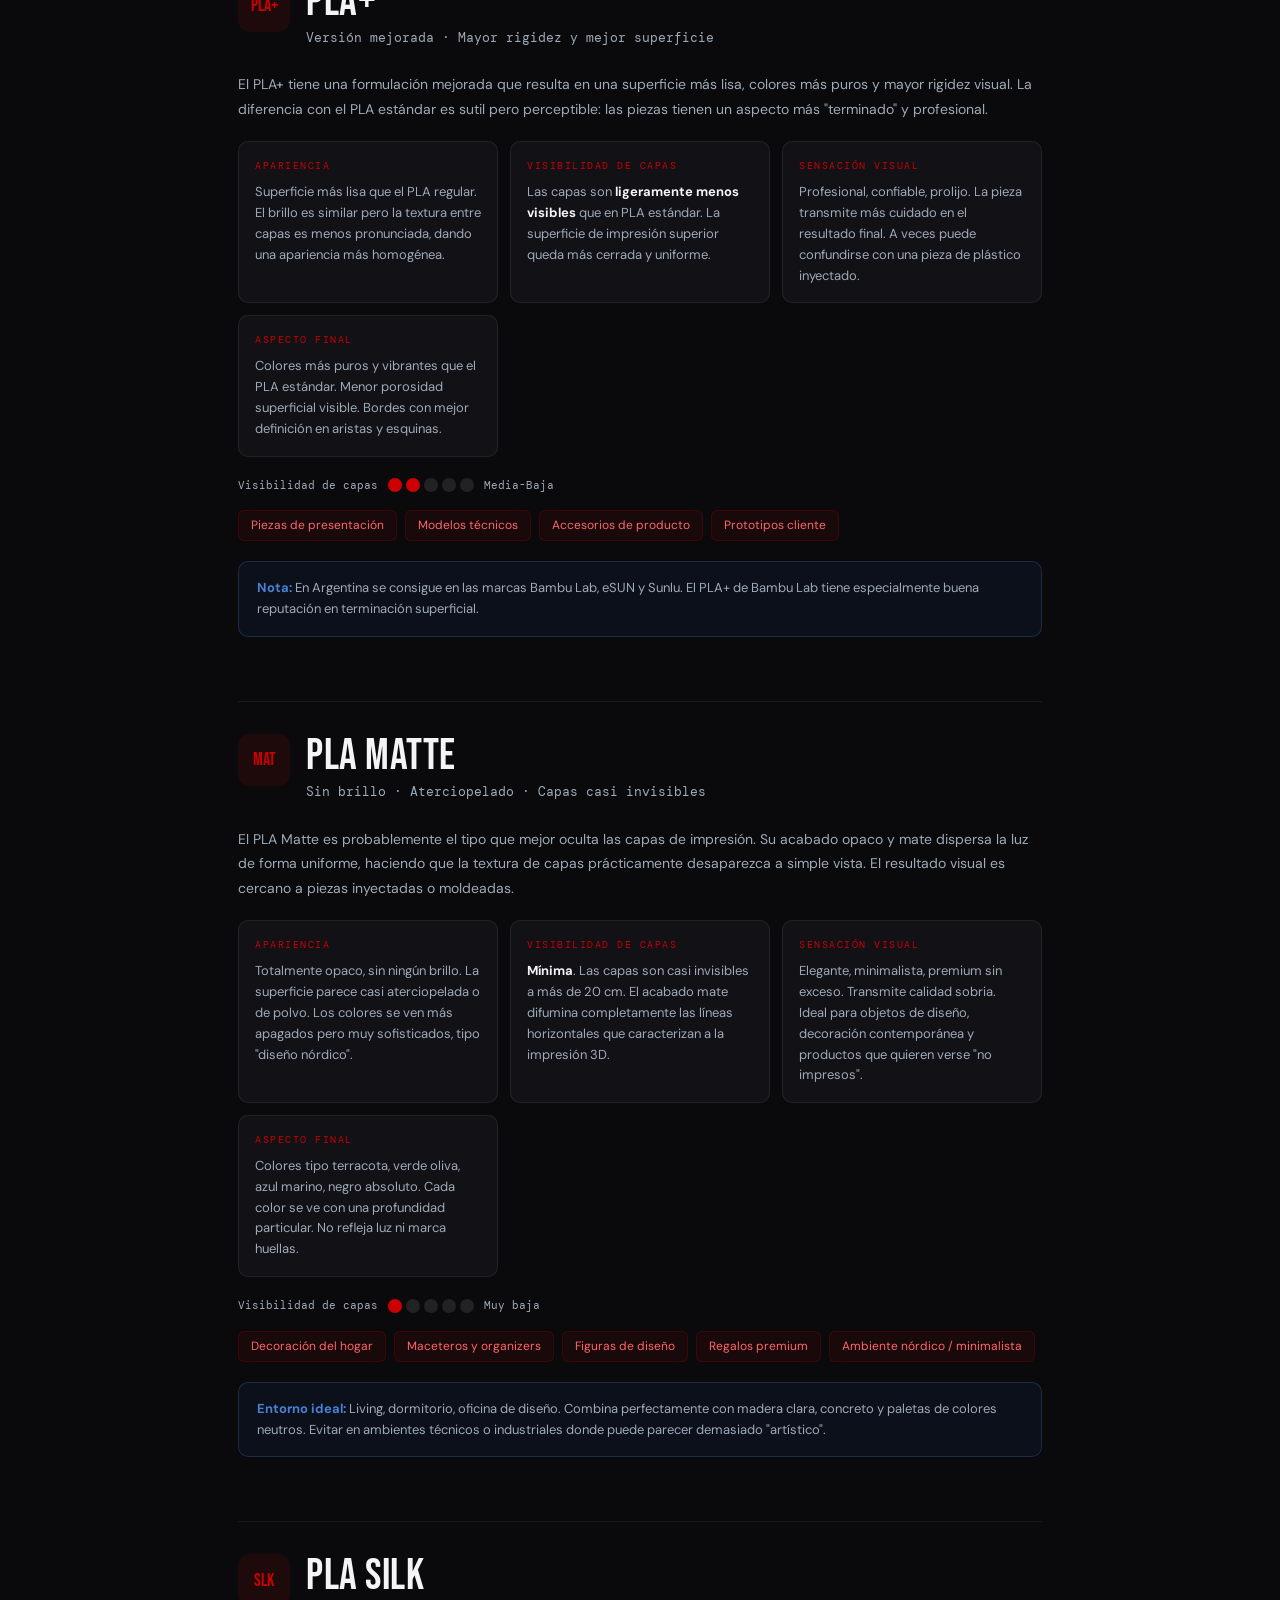
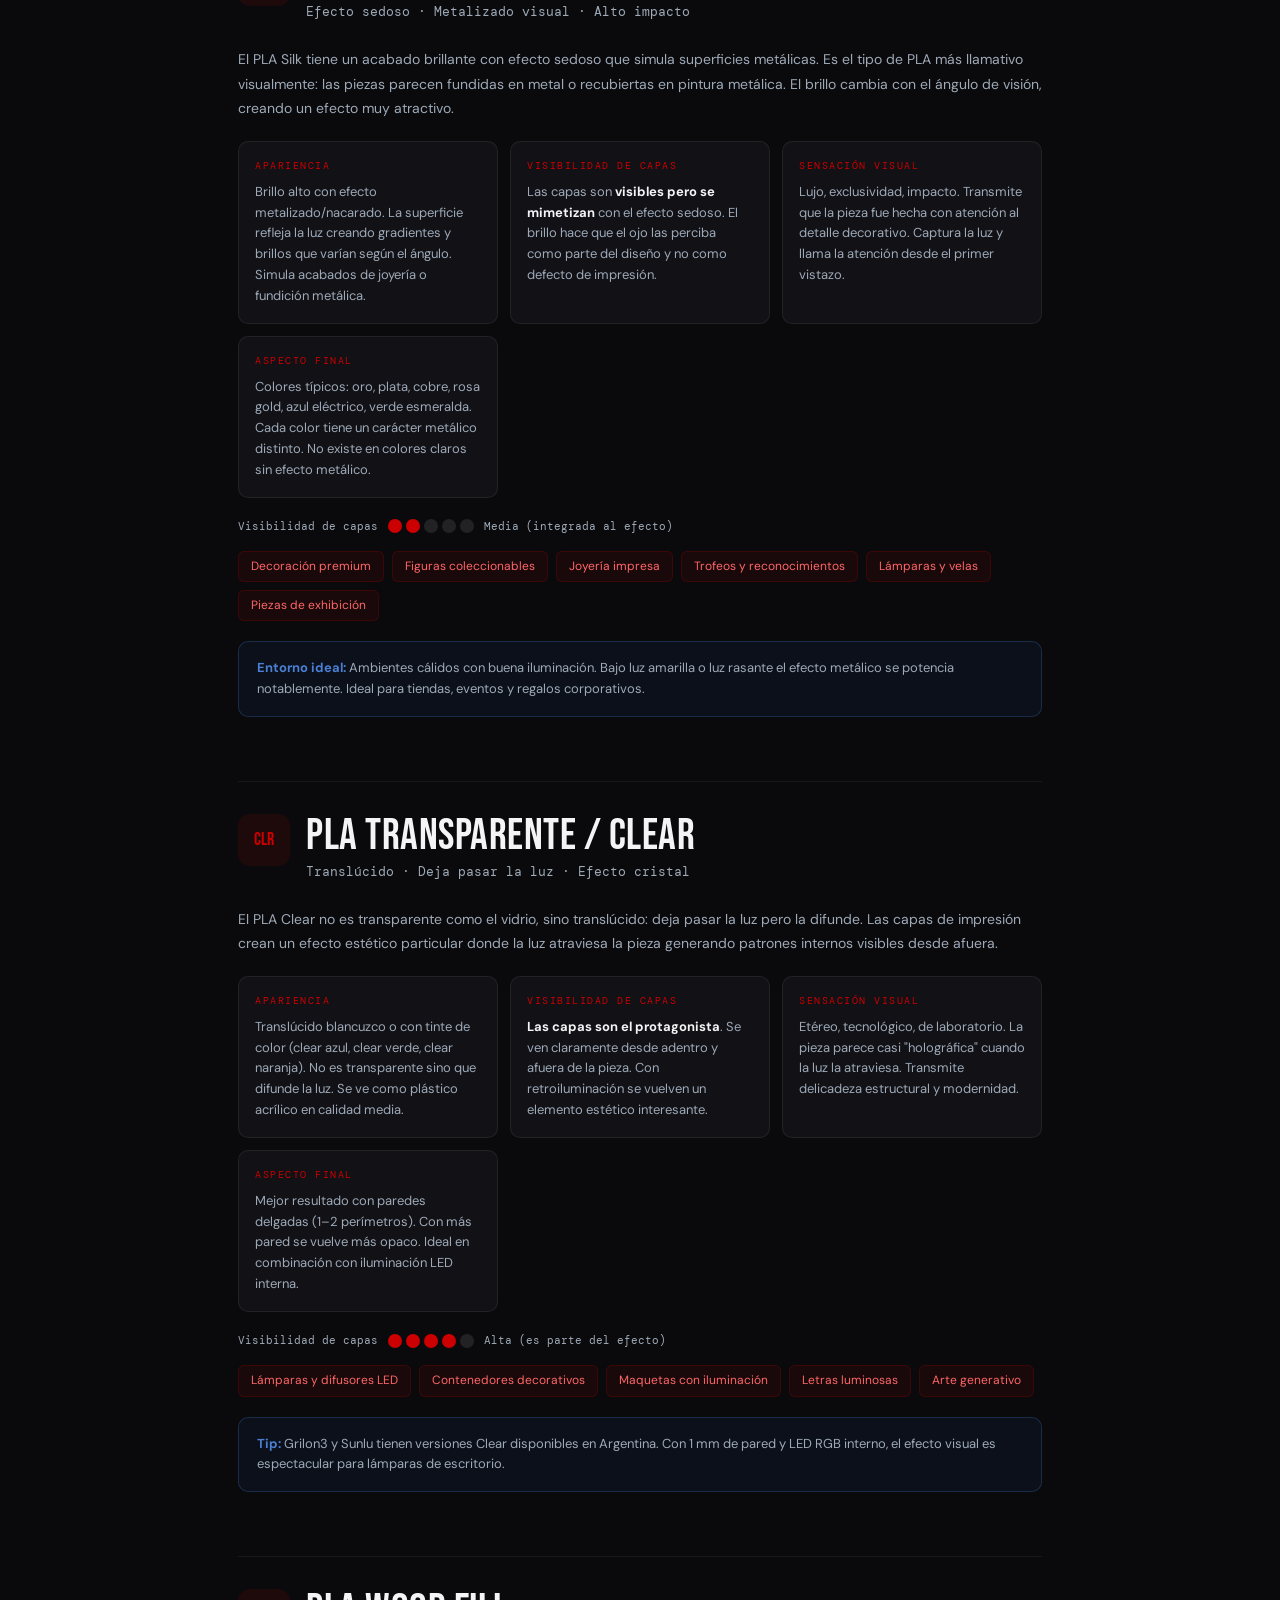
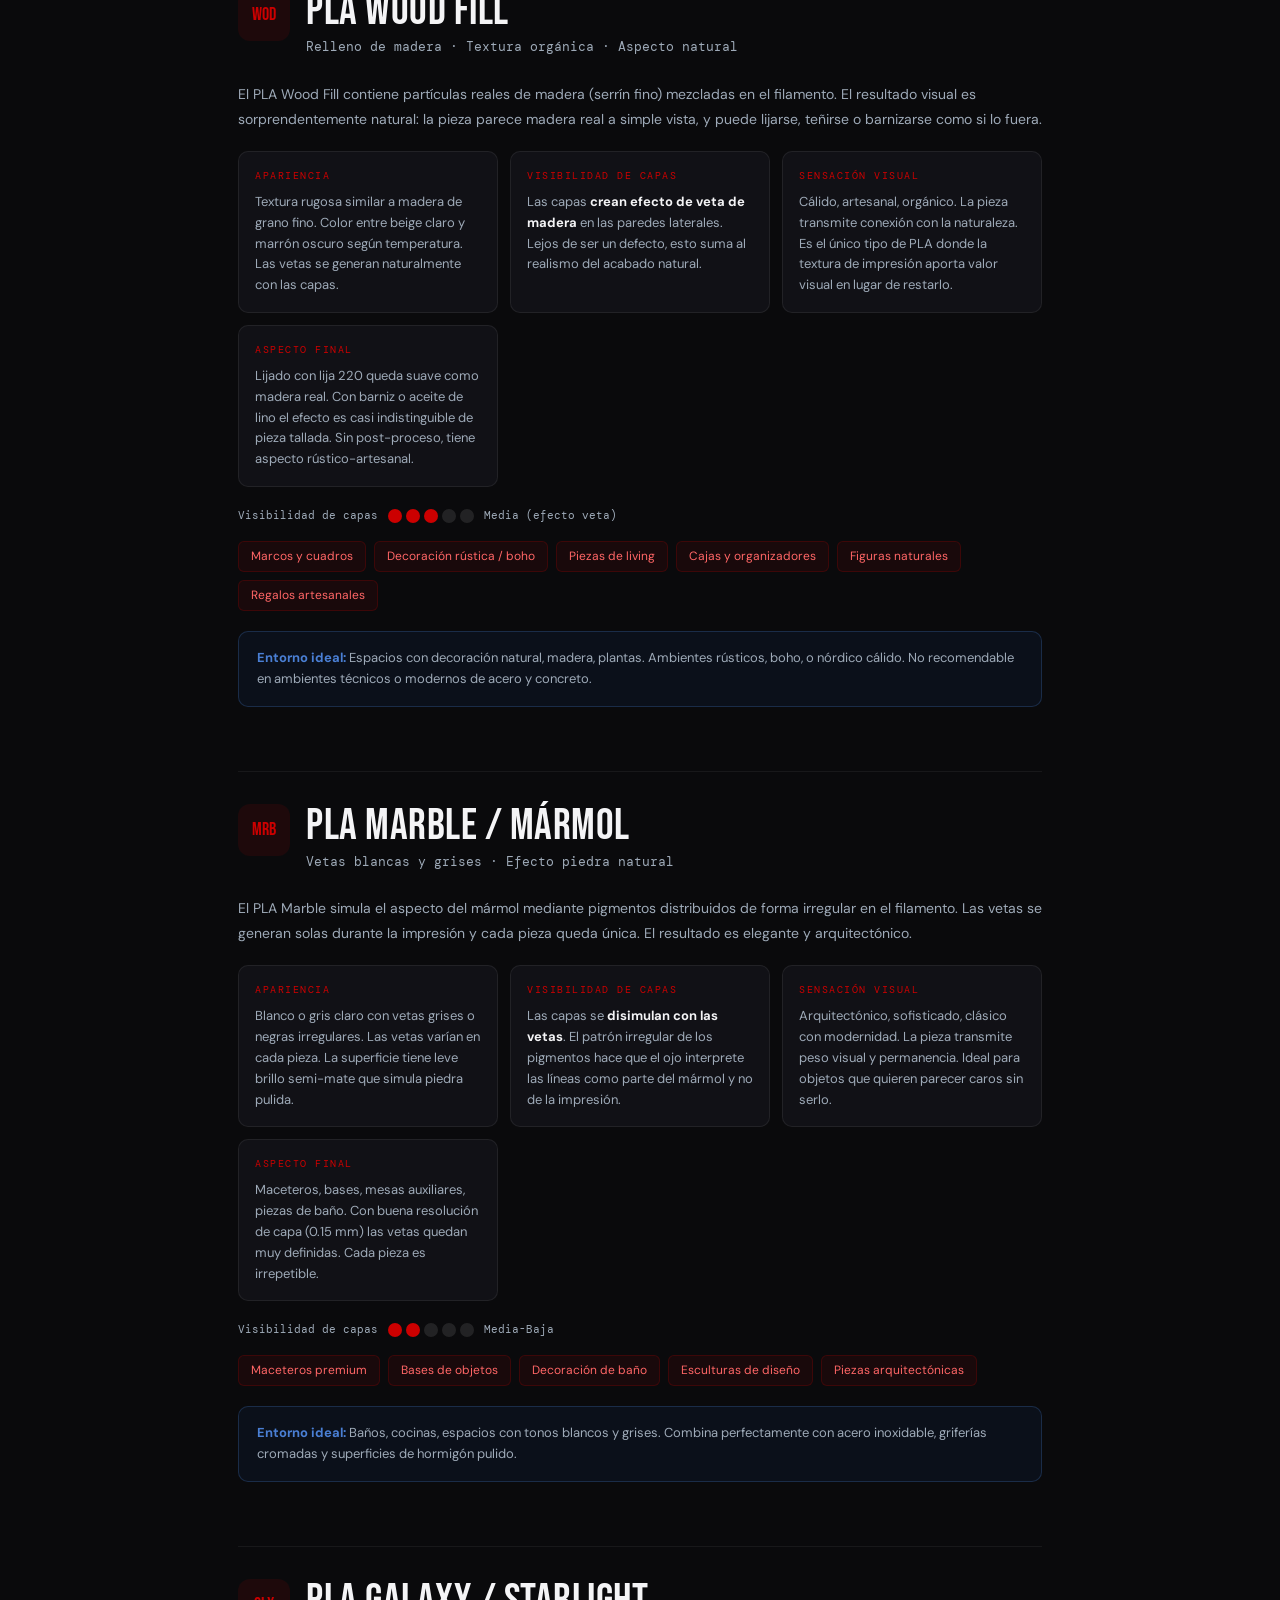
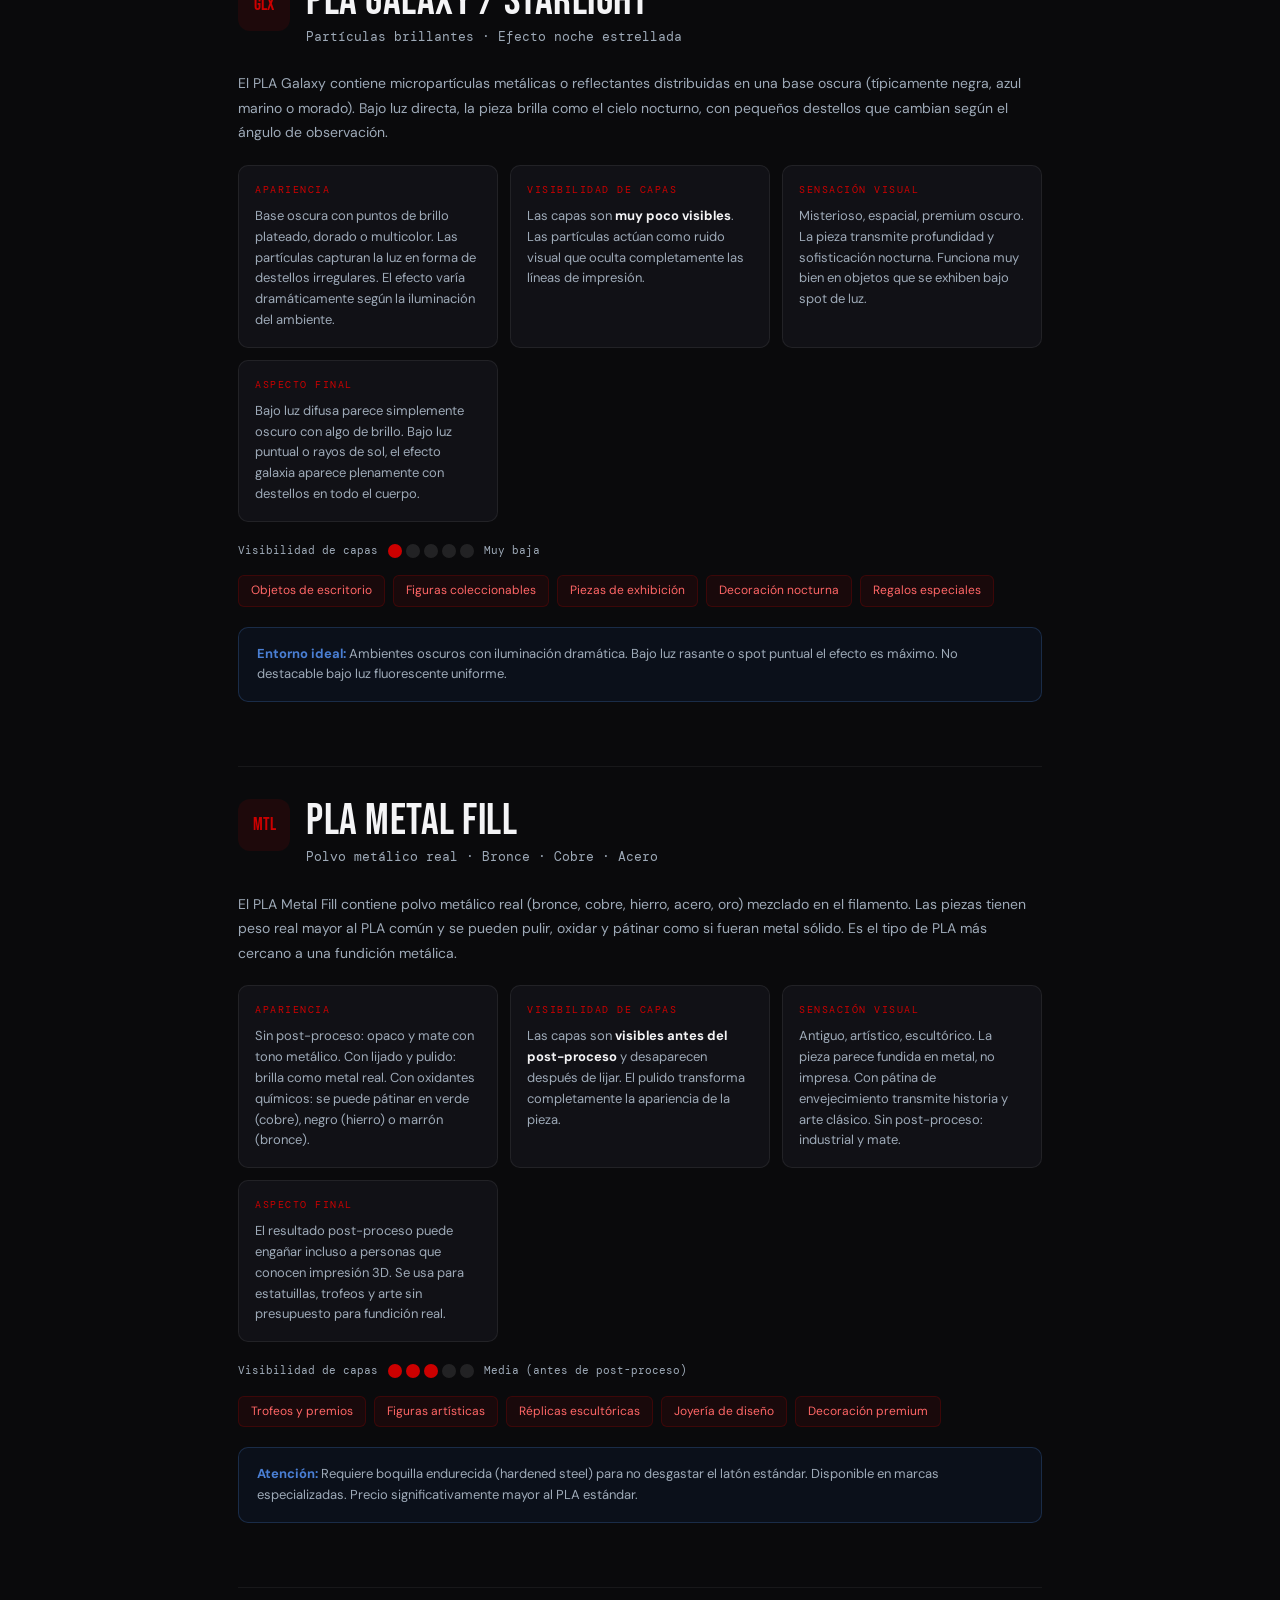
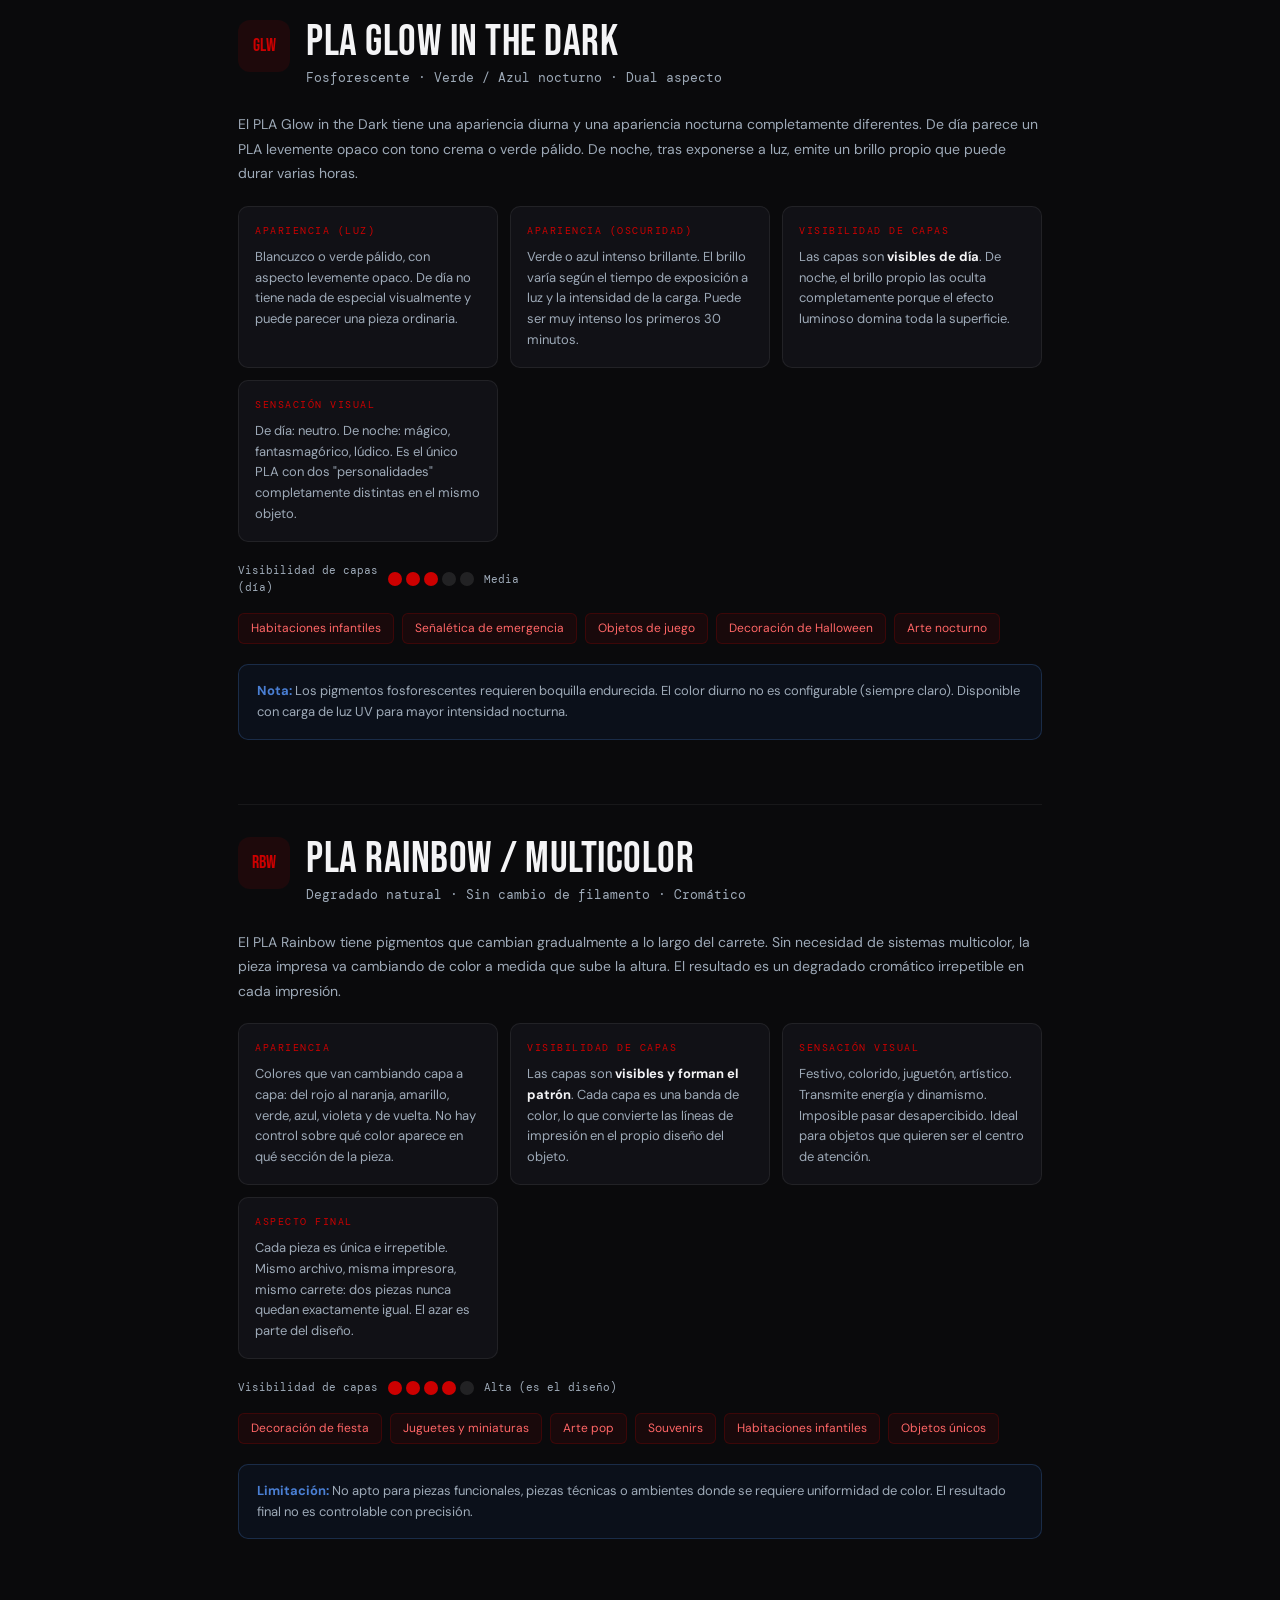
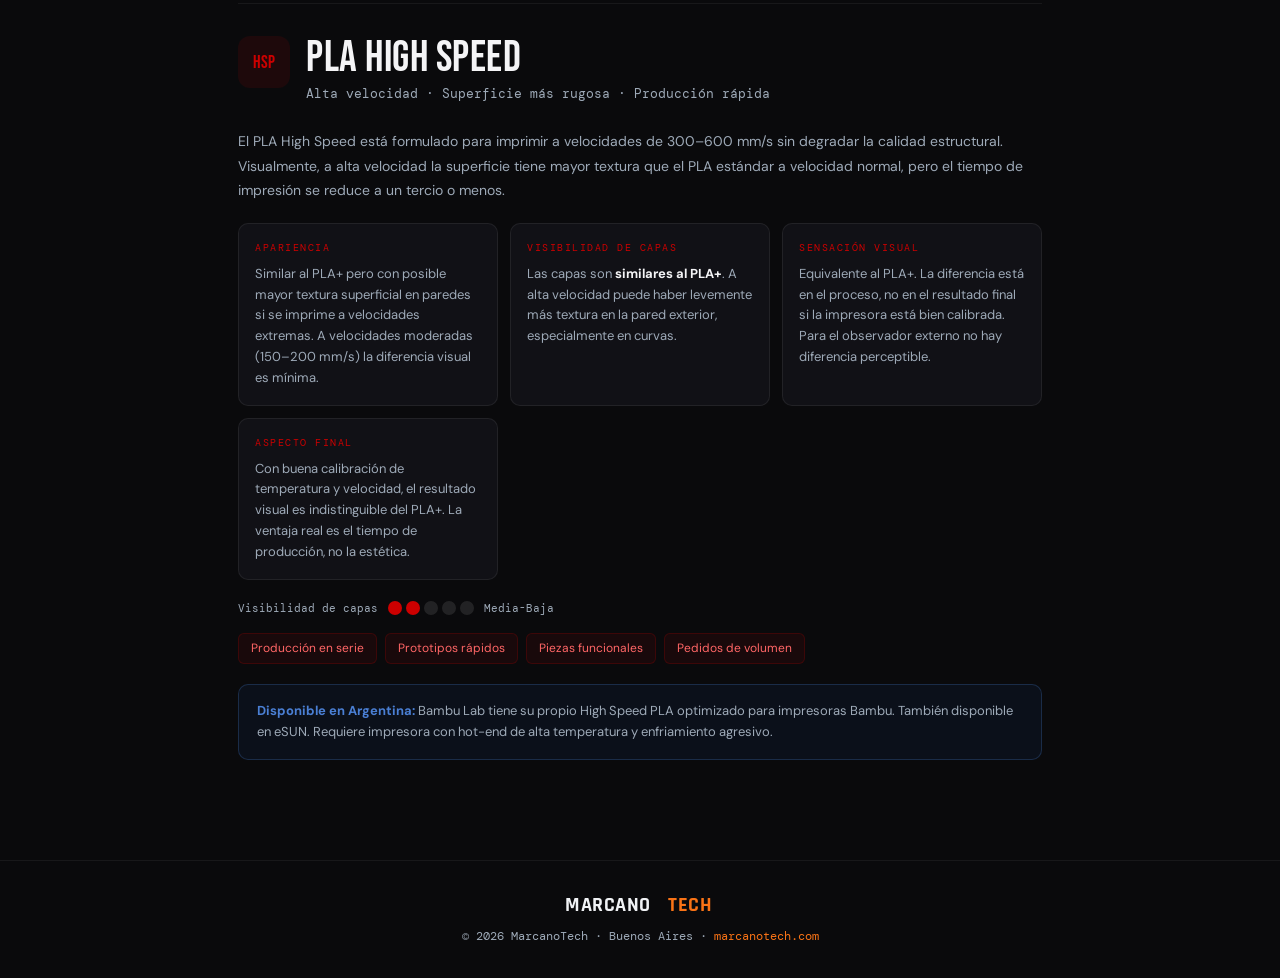
==== commit 5be4ad01: "Fix: logo guia visualizacion, inventario consumidos primero, marca en byMat y widget stock, nombre p" ====
--- a/guia-visualizacion-pla.html
+++ b/guia-visualizacion-pla.html
@@ -68,18 +68,8 @@
 
 <nav>
   <a href="index.html" style="display:flex;align-items:center;gap:10px;text-decoration:none">
-    <svg viewBox="0 0 700 600" width="36" height="36" xmlns="http://www.w3.org/2000/svg" overflow="hidden">
-      <g><path style="fill:#000;stroke:#ff6600;stroke-width:2" d="m 419,598 h 27 L 433,618 Z"/>
-      <path style="fill:#ff6600;stroke:#ff6600;stroke-width:2" d="m 407,579 h 53 l -9,11 h -37 z"/>
-      <rect style="fill:#000;stroke:#ff6600;stroke-width:2" width="17" height="27" x="425" y="439"/>
-      <rect style="fill:#000;stroke:#ff6600;stroke-width:1.6" width="16" height="70" x="425" y="471"/>
-      <path style="fill:#ff6600;stroke:#ff6600;stroke-width:3" d="m 329,585 -35,-37 1,-251 h 39 l 97,101 100,-101 h 40 v 252 l -36,38 V 359 l -86,86 -0.4,-12 h -29 v 14 l -90,-88 z"/>
-      <path style="fill:#ff6600;stroke:#ff6600;stroke-width:2" d="m 221,204 h 54 l 20,25 H 398 L 427,260 439,260 468,229 573,229 l 18,-25 h 54 L 645,235 609,280 608,668 l 7,0.3 0.3,-382 29,-37 v 424 H 601 V 267 H 472 l -29,28 0.7,26 -22,0.3 -0.7,-26 L 394,267 l -129,0.3 0.7,407 h -46 l 0.3,-422 31,40 L 251,669 259,669 258,285 221,235 Z"/></g>
-    </svg>
-    <svg viewBox="0 0 700 150" width="120" height="26" xmlns="http://www.w3.org/2000/svg" overflow="hidden">
-      <text x="0" y="120" font-family="Rajdhani,sans-serif" font-weight="700" font-size="140" letter-spacing="2" fill="#f0f2f5">MARCANO</text>
-      <text x="480" y="120" font-family="Rajdhani,sans-serif" font-weight="700" font-size="140" letter-spacing="2" fill="#f97316">TECH</text>
-    </svg>
+    <img src="[data-uri]" style="height:36px;width:auto;flex-shrink:0;display:block" alt="MarcanoTech">
+    <img src="[data-uri]" style="height:22px;width:auto;flex-shrink:0;display:block" alt="MarcanoTech">
   </a>
   <a href="index.html#guias" class="back-btn">
     <svg width="14" height="14" viewBox="0 0 24 24" fill="none" stroke="currentColor" stroke-width="2"><polyline points="15 18 9 12 15 6"/></svg>
